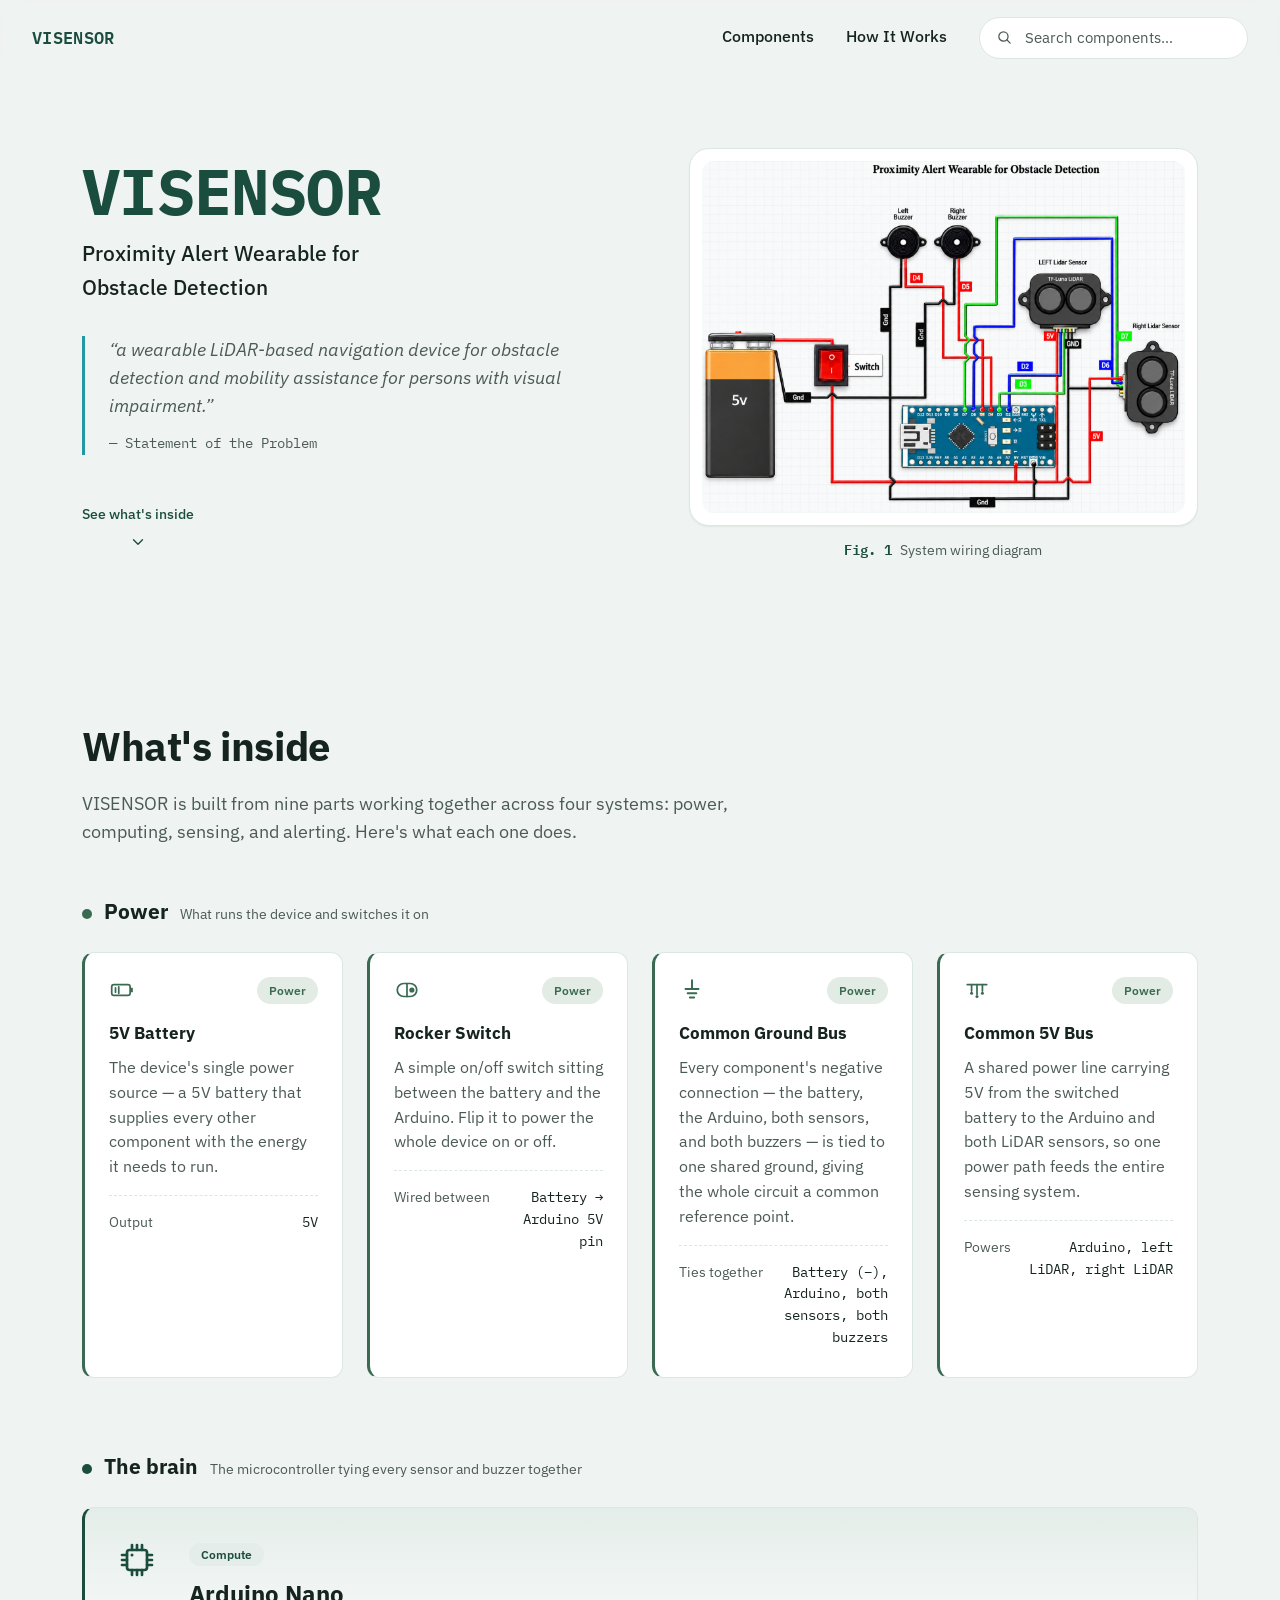
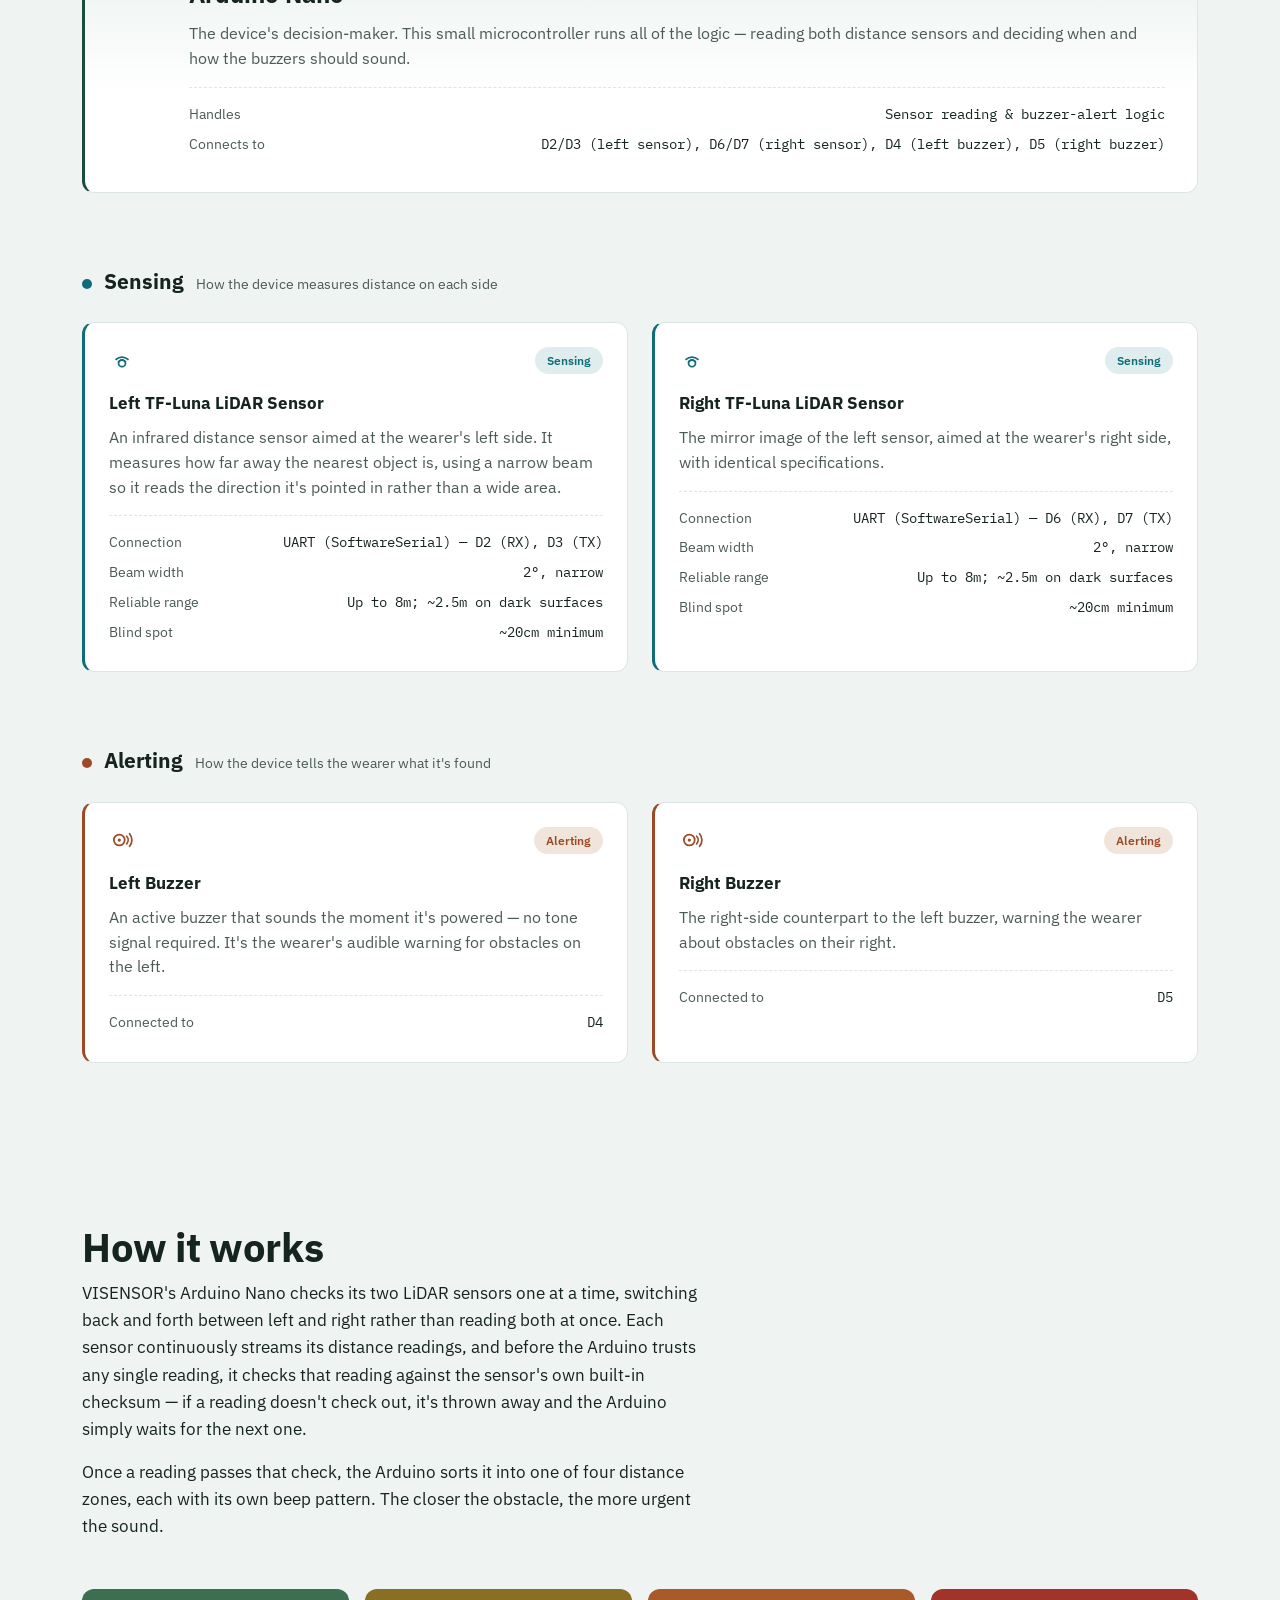
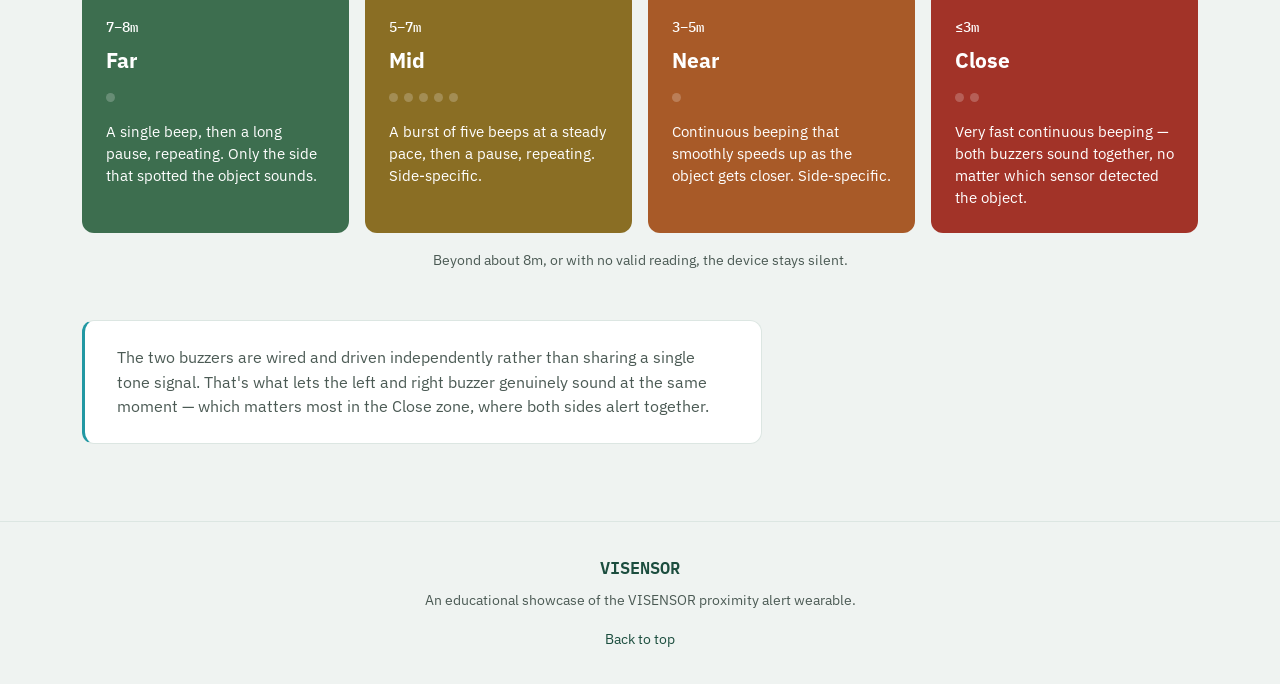
==== index.html @ 7f21e565 "Add files via upload" ====
<!DOCTYPE html>
<html lang="en">
<head>
<meta charset="UTF-8">
<meta name="viewport" content="width=device-width, initial-scale=1, viewport-fit=cover">
<title>VISENSOR — Proximity Alert Wearable for Obstacle Detection</title>
<meta name="description" content="VISENSOR is a wearable LiDAR-based navigation device for obstacle detection and mobility assistance for persons with visual impairment. An educational overview of how it's built and how it works.">
<meta name="theme-color" content="#1B4D3E">

<link rel="preconnect" href="https://fonts.googleapis.com">
<link rel="preconnect" href="https://fonts.gstatic.com" crossorigin>
<link rel="stylesheet" href="https://fonts.googleapis.com/css2?family=IBM+Plex+Mono:wght@400;500;600;700&family=IBM+Plex+Sans:wght@400;500;600;700&display=swap">
<link rel="stylesheet" href="style.css">
</head>
<body id="top">

<a class="skip-link" href="#main-content">Skip to content</a>

<!-- Icon sprite (hidden, referenced via <use>) -->
<svg xmlns="http://www.w3.org/2000/svg" style="display:none" aria-hidden="true">
  <symbol id="icon-battery" viewBox="0 0 24 24" fill="none" stroke="currentColor" stroke-width="1.6" stroke-linecap="round" stroke-linejoin="round">
    <rect x="2.5" y="7" width="17" height="10" rx="2"/>
    <rect x="20" y="10" width="2" height="4" rx="0.5" fill="currentColor" stroke="none"/>
    <line x1="6" y1="10" x2="6" y2="14"/>
    <line x1="9" y1="9" x2="9" y2="15"/>
  </symbol>
  <symbol id="icon-switch" viewBox="0 0 24 24" fill="none" stroke="currentColor" stroke-width="1.6" stroke-linecap="round" stroke-linejoin="round">
    <rect x="3" y="6" width="18" height="12" rx="6"/>
    <line x1="12" y1="6" x2="12" y2="18"/>
    <circle cx="16.5" cy="12" r="2.4" fill="currentColor" stroke="none"/>
  </symbol>
  <symbol id="icon-chip" viewBox="0 0 24 24" fill="none" stroke="currentColor" stroke-width="1.6" stroke-linecap="round" stroke-linejoin="round">
    <rect x="6" y="6" width="12" height="12" rx="1.5"/>
    <circle cx="9" cy="9" r="0.9" fill="currentColor" stroke="none"/>
    <line x1="6" y1="9" x2="3" y2="9"/><line x1="6" y1="12" x2="3" y2="12"/><line x1="6" y1="15" x2="3" y2="15"/>
    <line x1="18" y1="9" x2="21" y2="9"/><line x1="18" y1="12" x2="21" y2="12"/><line x1="18" y1="15" x2="21" y2="15"/>
    <line x1="9" y1="6" x2="9" y2="3"/><line x1="12" y1="6" x2="12" y2="3"/><line x1="15" y1="6" x2="15" y2="3"/>
    <line x1="9" y1="18" x2="9" y2="21"/><line x1="12" y1="18" x2="12" y2="21"/><line x1="15" y1="18" x2="15" y2="21"/>
  </symbol>
  <symbol id="icon-sensor" viewBox="0 0 24 24" fill="none" stroke="currentColor" stroke-width="1.6" stroke-linecap="round" stroke-linejoin="round">
    <circle cx="12" cy="15" r="3.2"/>
    <path d="M6.5 11.5a8 8 0 0 1 11 0"/>
    <path d="M8.8 13.6a4.6 4.6 0 0 1 6.4 0"/>
  </symbol>
  <symbol id="icon-buzzer" viewBox="0 0 24 24" fill="none" stroke="currentColor" stroke-width="1.6" stroke-linecap="round" stroke-linejoin="round">
    <circle cx="9.5" cy="12" r="5"/>
    <circle cx="9.5" cy="12" r="1.5" fill="currentColor" stroke="none"/>
    <path d="M16.3 8.5a5.2 5.2 0 0 1 0 7"/>
    <path d="M19 6.2a9 9 0 0 1 0 11.6"/>
  </symbol>
  <symbol id="icon-ground" viewBox="0 0 24 24" fill="none" stroke="currentColor" stroke-width="1.8" stroke-linecap="round">
    <line x1="12" y1="3" x2="12" y2="11"/>
    <line x1="6" y1="11" x2="18" y2="11"/>
    <line x1="8" y1="15" x2="16" y2="15"/>
    <line x1="10" y1="19" x2="14" y2="19"/>
  </symbol>
  <symbol id="icon-rail" viewBox="0 0 24 24" fill="none" stroke="currentColor" stroke-width="1.6" stroke-linecap="round" stroke-linejoin="round">
    <line x1="3" y1="7" x2="21" y2="7"/>
    <line x1="7" y1="7" x2="7" y2="13"/><line x1="12" y1="7" x2="12" y2="16"/><line x1="17" y1="7" x2="17" y2="13"/>
    <circle cx="7" cy="15" r="1.4" fill="currentColor" stroke="none"/>
    <circle cx="12" cy="18" r="1.4" fill="currentColor" stroke="none"/>
    <circle cx="17" cy="15" r="1.4" fill="currentColor" stroke="none"/>
  </symbol>
  <symbol id="icon-search" viewBox="0 0 24 24" fill="none" stroke="currentColor" stroke-width="1.8" stroke-linecap="round" stroke-linejoin="round">
    <circle cx="10.5" cy="10.5" r="6.5"/>
    <line x1="20" y1="20" x2="15.2" y2="15.2"/>
  </symbol>
  <symbol id="icon-x" viewBox="0 0 24 24" fill="none" stroke="currentColor" stroke-width="1.8" stroke-linecap="round">
    <line x1="5" y1="5" x2="19" y2="19"/><line x1="19" y1="5" x2="5" y2="19"/>
  </symbol>
  <symbol id="icon-menu" viewBox="0 0 24 24" fill="none" stroke="currentColor" stroke-width="1.8" stroke-linecap="round">
    <line x1="4" y1="7" x2="20" y2="7"/><line x1="4" y1="12" x2="20" y2="12"/><line x1="4" y1="17" x2="20" y2="17"/>
  </symbol>
  <symbol id="icon-chevron-down" viewBox="0 0 24 24" fill="none" stroke="currentColor" stroke-width="1.8" stroke-linecap="round" stroke-linejoin="round">
    <polyline points="6 9 12 15 18 9"/>
  </symbol>
</svg>

<header class="nav">
  <a class="nav__brand" href="#top">VISENSOR</a>

  <nav id="nav-links" class="nav__links">
    <a href="#components">Components</a>
    <a href="#how-it-works">How It Works</a>
  </nav>

  <button class="nav__menu-toggle" id="nav-menu-toggle" aria-label="Toggle navigation menu" aria-expanded="false" aria-controls="nav-links">
    <svg class="icon-menu" aria-hidden="true"><use href="#icon-menu"></use></svg>
    <svg class="icon-x" aria-hidden="true"><use href="#icon-x"></use></svg>
  </button>

  <div class="search">
    <svg class="search__icon" aria-hidden="true"><use href="#icon-search"></use></svg>
    <label for="site-search" class="sr-only">Search components</label>
    <input
      type="text"
      id="site-search"
      class="search__input"
      placeholder="Search components…"
      autocomplete="off"
      spellcheck="false">
    <button class="search__clear" id="search-clear" aria-label="Clear search" hidden>
      <svg aria-hidden="true"><use href="#icon-x"></use></svg>
    </button>
    <div class="search__status" id="search-status" role="status" aria-live="polite" hidden></div>
  </div>
</header>

<main id="main-content">

  <!-- ===================== HERO ===================== -->
  <section class="section hero" id="hero">
    <div class="container">
      <div class="hero__content">
        <h1 class="hero__title">VISENSOR</h1>
        <p class="hero__subtitle">Proximity Alert Wearable for Obstacle Detection</p>
        <blockquote class="hero__quote">
          <p>“a wearable LiDAR-based navigation device for obstacle detection and mobility assistance for persons with visual impairment.”</p>
          <cite>— Statement of the Problem</cite>
        </blockquote>
        <a class="hero__scrollcue" href="#components">
          See what's inside
          <svg aria-hidden="true"><use href="#icon-chevron-down"></use></svg>
        </a>
      </div>

      <figure class="hero__figure">
        <button class="hero__image-btn" id="schematic-trigger" aria-label="Enlarge wiring diagram">
          <img src="schematic.png" alt="">
          <span class="hero__zoom-hint">Click to enlarge</span>
        </button>
        <figcaption><span class="fig-label">Fig. 1</span>System wiring diagram</figcaption>
      </figure>
    </div>
  </section>

  <!-- ===================== COMPONENTS ===================== -->
  <section class="section components" id="components">
    <div class="container">
      <h2 class="section-title">What's inside</h2>
      <p class="section-lead">VISENSOR is built from nine parts working together across four systems: power, computing, sensing, and alerting. Here's what each one does.</p>

      <!-- Power -->
      <div class="group">
        <div class="group__header reveal">
          <span class="group__dot" style="background: var(--power)"></span>
          <h3 class="group__title">Power</h3>
          <span class="group__note">What runs the device and switches it on</span>
        </div>
        <div class="grid">
          <article class="card card--power reveal" style="--i:0" id="card-battery" data-search="5v battery battery power source main power supply energy cell">
            <div class="card__top">
              <svg class="card__icon" aria-hidden="true"><use href="#icon-battery"></use></svg>
              <span class="card__tag">Power</span>
            </div>
            <h4 class="card__title">5V Battery</h4>
            <p class="card__desc">The device's single power source — a 5V battery that supplies every other component with the energy it needs to run.</p>
            <dl class="specs">
              <div class="specs__row"><dt>Output</dt><dd>5V</dd></div>
            </dl>
          </article>

          <article class="card card--power reveal" style="--i:1" id="card-switch" data-search="rocker switch power switch on off turns device on power switch">
            <div class="card__top">
              <svg class="card__icon" aria-hidden="true"><use href="#icon-switch"></use></svg>
              <span class="card__tag">Power</span>
            </div>
            <h4 class="card__title">Rocker Switch</h4>
            <p class="card__desc">A simple on/off switch sitting between the battery and the Arduino. Flip it to power the whole device on or off.</p>
            <dl class="specs">
              <div class="specs__row"><dt>Wired between</dt><dd>Battery → Arduino 5V pin</dd></div>
            </dl>
          </article>

          <article class="card card--power reveal" style="--i:2" id="card-ground" data-search="common ground bus ground gnd negative shared reference">
            <div class="card__top">
              <svg class="card__icon" aria-hidden="true"><use href="#icon-ground"></use></svg>
              <span class="card__tag">Power</span>
            </div>
            <h4 class="card__title">Common Ground Bus</h4>
            <p class="card__desc">Every component's negative connection — the battery, the Arduino, both sensors, and both buzzers — is tied to one shared ground, giving the whole circuit a common reference point.</p>
            <dl class="specs">
              <div class="specs__row"><dt>Ties together</dt><dd>Battery (–), Arduino, both sensors, both buzzers</dd></div>
            </dl>
          </article>

          <article class="card card--power reveal" style="--i:3" id="card-5vbus" data-search="common 5v bus power rail shared line">
            <div class="card__top">
              <svg class="card__icon" aria-hidden="true"><use href="#icon-rail"></use></svg>
              <span class="card__tag">Power</span>
            </div>
            <h4 class="card__title">Common 5V Bus</h4>
            <p class="card__desc">A shared power line carrying 5V from the switched battery to the Arduino and both LiDAR sensors, so one power path feeds the entire sensing system.</p>
            <dl class="specs">
              <div class="specs__row"><dt>Powers</dt><dd>Arduino, left LiDAR, right LiDAR</dd></div>
            </dl>
          </article>
        </div>
      </div>

      <!-- The brain -->
      <div class="group">
        <div class="group__header reveal">
          <span class="group__dot" style="background: var(--compute)"></span>
          <h3 class="group__title">The brain</h3>
          <span class="group__note">The microcontroller tying every sensor and buzzer together</span>
        </div>
        <article class="card card--featured card--compute reveal" id="card-arduino" data-search="arduino nano microcontroller brain logic processor computer core">
          <svg class="card__icon" aria-hidden="true"><use href="#icon-chip"></use></svg>
          <div>
            <span class="card__tag">Compute</span>
            <h4 class="card__title">Arduino Nano</h4>
            <p class="card__desc">The device's decision-maker. This small microcontroller runs all of the logic — reading both distance sensors and deciding when and how the buzzers should sound.</p>
            <dl class="specs">
              <div class="specs__row"><dt>Handles</dt><dd>Sensor reading &amp; buzzer-alert logic</dd></div>
              <div class="specs__row"><dt>Connects to</dt><dd>D2/D3 (left sensor), D6/D7 (right sensor), D4 (left buzzer), D5 (right buzzer)</dd></div>
            </dl>
          </div>
        </article>
      </div>

      <!-- Sensing -->
      <div class="group">
        <div class="group__header reveal">
          <span class="group__dot" style="background: var(--sensing)"></span>
          <h3 class="group__title">Sensing</h3>
          <span class="group__note">How the device measures distance on each side</span>
        </div>
        <div class="grid grid--pair">
          <article class="card card--sensing reveal" style="--i:0" id="card-lidar-left" data-search="left tf-luna lidar sensor distance infrared left side d2 d3">
            <div class="card__top">
              <svg class="card__icon" aria-hidden="true"><use href="#icon-sensor"></use></svg>
              <span class="card__tag">Sensing</span>
            </div>
            <h4 class="card__title">Left TF-Luna LiDAR Sensor</h4>
            <p class="card__desc">An infrared distance sensor aimed at the wearer's left side. It measures how far away the nearest object is, using a narrow beam so it reads the direction it's pointed in rather than a wide area.</p>
            <dl class="specs">
              <div class="specs__row"><dt>Connection</dt><dd>UART (SoftwareSerial) — D2 (RX), D3 (TX)</dd></div>
              <div class="specs__row"><dt>Beam width</dt><dd>2°, narrow</dd></div>
              <div class="specs__row"><dt>Reliable range</dt><dd>Up to 8m; ~2.5m on dark surfaces</dd></div>
              <div class="specs__row"><dt>Blind spot</dt><dd>~20cm minimum</dd></div>
            </dl>
          </article>

          <article class="card card--sensing reveal" style="--i:1" id="card-lidar-right" data-search="right tf-luna lidar sensor distance infrared right side d6 d7">
            <div class="card__top">
              <svg class="card__icon" aria-hidden="true"><use href="#icon-sensor"></use></svg>
              <span class="card__tag">Sensing</span>
            </div>
            <h4 class="card__title">Right TF-Luna LiDAR Sensor</h4>
            <p class="card__desc">The mirror image of the left sensor, aimed at the wearer's right side, with identical specifications.</p>
            <dl class="specs">
              <div class="specs__row"><dt>Connection</dt><dd>UART (SoftwareSerial) — D6 (RX), D7 (TX)</dd></div>
              <div class="specs__row"><dt>Beam width</dt><dd>2°, narrow</dd></div>
              <div class="specs__row"><dt>Reliable range</dt><dd>Up to 8m; ~2.5m on dark surfaces</dd></div>
              <div class="specs__row"><dt>Blind spot</dt><dd>~20cm minimum</dd></div>
            </dl>
          </article>
        </div>
      </div>

      <!-- Alerting -->
      <div class="group">
        <div class="group__header reveal">
          <span class="group__dot" style="background: var(--alerting)"></span>
          <h3 class="group__title">Alerting</h3>
          <span class="group__note">How the device tells the wearer what it's found</span>
        </div>
        <div class="grid grid--pair">
          <article class="card card--alerting reveal" style="--i:0" id="card-buzzer-left" data-search="left buzzer active buzzer alert sound left side d4">
            <div class="card__top">
              <svg class="card__icon" aria-hidden="true"><use href="#icon-buzzer"></use></svg>
              <span class="card__tag">Alerting</span>
            </div>
            <h4 class="card__title">Left Buzzer</h4>
            <p class="card__desc">An active buzzer that sounds the moment it's powered — no tone signal required. It's the wearer's audible warning for obstacles on the left.</p>
            <dl class="specs">
              <div class="specs__row"><dt>Connected to</dt><dd>D4</dd></div>
            </dl>
          </article>

          <article class="card card--alerting reveal" style="--i:1" id="card-buzzer-right" data-search="right buzzer active buzzer alert sound right side d5">
            <div class="card__top">
              <svg class="card__icon" aria-hidden="true"><use href="#icon-buzzer"></use></svg>
              <span class="card__tag">Alerting</span>
            </div>
            <h4 class="card__title">Right Buzzer</h4>
            <p class="card__desc">The right-side counterpart to the left buzzer, warning the wearer about obstacles on their right.</p>
            <dl class="specs">
              <div class="specs__row"><dt>Connected to</dt><dd>D5</dd></div>
            </dl>
          </article>
        </div>
      </div>

    </div>
  </section>

  <!-- ===================== HOW IT WORKS ===================== -->
  <section class="section how" id="how-it-works">
    <div class="container">
      <h2 class="section-title">How it works</h2>

      <div class="how__intro">
        <p>VISENSOR's Arduino Nano checks its two LiDAR sensors one at a time, switching back and forth between left and right rather than reading both at once. Each sensor continuously streams its distance readings, and before the Arduino trusts any single reading, it checks that reading against the sensor's own built-in checksum — if a reading doesn't check out, it's thrown away and the Arduino simply waits for the next one.</p>
        <p>Once a reading passes that check, the Arduino sorts it into one of four distance zones, each with its own beep pattern. The closer the obstacle, the more urgent the sound.</p>
      </div>

      <div class="zones" role="group" aria-label="Four distance-based alert zones, from far to close">
        <div class="zone zone--far reveal" style="--i:0" id="zone-far" data-search="far zone far range 7m 8m single sparse beep pulse long pause side specific">
          <span class="zone__range">7–8m</span>
          <span class="zone__label">Far</span>
          <div class="zone__pulse" aria-hidden="true"><span class="dot"></span></div>
          <p class="zone__pattern">A single beep, then a long pause, repeating. Only the side that spotted the object sounds.</p>
        </div>

        <div class="zone zone--mid reveal" style="--i:1" id="zone-mid" data-search="mid zone mid range 5m 7m burst five beeps moderate pace pause side specific">
          <span class="zone__range">5–7m</span>
          <span class="zone__label">Mid</span>
          <div class="zone__pulse" aria-hidden="true">
            <span class="dot"></span><span class="dot"></span><span class="dot"></span><span class="dot"></span><span class="dot"></span>
          </div>
          <p class="zone__pattern">A burst of five beeps at a steady pace, then a pause, repeating. Side-specific.</p>
        </div>

        <div class="zone zone--near reveal" style="--i:2" id="zone-near" data-search="near zone near range 3m 5m continuous beeping smoothly speeds up side specific">
          <span class="zone__range">3–5m</span>
          <span class="zone__label">Near</span>
          <div class="zone__pulse" aria-hidden="true"><span class="dot"></span></div>
          <p class="zone__pattern">Continuous beeping that smoothly speeds up as the object gets closer. Side-specific.</p>
        </div>

        <div class="zone zone--close reveal" style="--i:3" id="zone-close" data-search="close zone close range 3m very fast continuous beeping both buzzers together left and right">
          <span class="zone__range">≤3m</span>
          <span class="zone__label">Close</span>
          <div class="zone__pulse" aria-hidden="true"><span class="dot"></span><span class="dot"></span></div>
          <p class="zone__pattern">Very fast continuous beeping — both buzzers sound together, no matter which sensor detected the object.</p>
        </div>
      </div>
      <p class="zones__footnote">Beyond about 8m, or with no valid reading, the device stays silent.</p>

      <div class="callout reveal">
        <p>The two buzzers are wired and driven independently rather than sharing a single tone signal. That's what lets the left and right buzzer genuinely sound at the same moment — which matters most in the Close zone, where both sides alert together.</p>
      </div>
    </div>
  </section>

</main>

<footer class="site-footer">
  <div class="container">
    <p class="site-footer__brand">VISENSOR</p>
    <p class="site-footer__tagline">An educational showcase of the VISENSOR proximity alert wearable.</p>
    <a class="backtotop" href="#top">Back to top</a>
  </div>
</footer>

<!-- Lightbox -->
<div class="lightbox" id="lightbox" role="dialog" aria-modal="true" aria-label="Enlarged wiring diagram" hidden>
  <button class="lightbox__close" id="lightbox-close" aria-label="Close enlarged image">
    <svg aria-hidden="true"><use href="#icon-x"></use></svg>
  </button>
  <img src="schematic.png" class="lightbox__img" alt="Wiring diagram of the VISENSOR device: a 5V battery and rocker switch power an Arduino Nano, which connects to a left TF-Luna LiDAR sensor (pins D2/D3), a right TF-Luna LiDAR sensor (pins D6/D7), a left buzzer (pin D4), and a right buzzer (pin D5), all sharing a common ground.">
</div>

<script src="script.js"></script>
</body>
</html>
---- style.css ----
/* =========================================================================
   VISENSOR — Educational Showcase
   Token system: color, type, space, radius, shadow, motion
   ========================================================================= */

:root {
  /* Color: grounded in electronics vernacular — PCB green, copper, sensor
     teal, warning red — instead of a generic startup palette. */
  --paper: #EFF3F1;
  --paper-raised: #FFFFFF;
  --ink: #16241F;
  --ink-muted: #4B5A54;
  --circuit: #1B4D3E;
  --signal: #2298A3;
  --signal-soft: #DEEEF0;
  --mist: #DCE6E2;

  --power: #3A6B52;
  --power-soft: #E2EBE4;
  --compute: #1B4D3E;
  --compute-soft: #E4EDE9;
  --sensing: #0F6C78;
  --sensing-soft: #DFEDEE;
  --alerting: #9C4A26;
  --alerting-soft: #F1E4DB;

  --zone-far: #3D6E4F;
  --zone-mid: #8A6E24;
  --zone-near: #A85A28;
  --zone-close: #A23328;

  /* Type: IBM Plex Sans carries prose and UI; IBM Plex Mono is reserved for
     pin names, baud rates and distances — a silkscreen/datasheet register,
     plus the wordmark, echoing the project's own hardware labelling. */
  --font-body: 'IBM Plex Sans', -apple-system, BlinkMacSystemFont, 'Segoe UI', Roboto, sans-serif;
  --font-mono: 'IBM Plex Mono', ui-monospace, SFMono-Regular, Menlo, Consolas, monospace;

  --fs-hero: clamp(2.35rem, 4.6vw + 1rem, 4rem);
  --fs-h2: clamp(1.7rem, 1.6vw + 1.2rem, 2.5rem);
  --fs-h3: 1.3rem;
  --fs-h4: 1.05rem;
  --fs-small: 0.875rem;

  /* Space */
  --space-1: .25rem;
  --space-2: .5rem;
  --space-3: .75rem;
  --space-4: 1rem;
  --space-5: 1.5rem;
  --space-6: 2rem;
  --space-7: 3rem;
  --space-8: 4.5rem;
  --space-9: clamp(3.5rem, 6vw, 7rem);

  /* Radius: different jobs get different radii, not one value everywhere */
  --radius-sm: 6px;
  --radius-md: 12px;
  --radius-lg: 20px;

  /* Shadow: reserved for hover/active states, not resting elements */
  --shadow-sm: 0 1px 2px rgba(15, 30, 25, 0.06);
  --shadow-lift: 0 18px 34px -18px rgba(15, 45, 35, 0.35);

  /* Motion */
  --ease: cubic-bezier(.4,0,.2,1);
  --dur-fast: 160ms;
  --dur-med: 380ms;
  --dur-slow: 600ms;

  --nav-h: 72px;
}

/* ---------------------------------- Reset ------------------------------- */
*, *::before, *::after { box-sizing: border-box; }
html {
  scroll-behavior: smooth;
  scroll-padding-top: calc(var(--nav-h) + 16px);
}
body {
  margin: 0;
  background: var(--paper);
  color: var(--ink);
  font-family: var(--font-body);
  font-size: 1.0625rem;
  line-height: 1.6;
  -webkit-font-smoothing: antialiased;
}
img { max-width: 100%; display: block; }
h1, h2, h3, h4, p, dl, dd, figure, blockquote { margin: 0; }
ul { margin: 0; padding: 0; list-style: none; }
button { font: inherit; color: inherit; background: none; border: 0; cursor: pointer; }
input { font: inherit; color: inherit; }
a { color: var(--circuit); }
body.no-scroll { overflow: hidden; }

/* --------------------------------- Utilities ----------------------------- */
.sr-only {
  position: absolute; width: 1px; height: 1px; padding: 0; margin: -1px;
  overflow: hidden; clip: rect(0,0,0,0); white-space: nowrap; border: 0;
}
:focus-visible { outline: 2.5px solid var(--signal); outline-offset: 3px; border-radius: 4px; }

.container { max-width: 1180px; margin-inline: auto; padding-inline: var(--space-6); }
@media (max-width: 639px) { .container { padding-inline: var(--space-5); } }

.section { padding-block: var(--space-9); }
.section-title { font-size: var(--fs-h2); font-weight: 700; letter-spacing: -0.01em; max-width: 20ch; }
.section-lead { max-width: 62ch; color: var(--ink-muted); font-size: 1.1rem; margin-top: var(--space-3); }

.skip-link {
  position: absolute; left: var(--space-4); top: -60px;
  background: var(--circuit); color: #fff;
  padding: var(--space-3) var(--space-5);
  border-radius: var(--radius-sm);
  z-index: 300;
  transition: top var(--dur-fast) var(--ease);
}
.skip-link:focus { top: var(--space-4); }

/* One shared entrance system for cards, zones and callouts. Placed early so
   later :hover rules of equal specificity win the cascade once visible. */
.reveal {
  opacity: 0;
  transform: translateY(22px);
  transition: opacity var(--dur-slow) var(--ease), transform var(--dur-slow) var(--ease);
  transition-delay: calc(var(--i, 0) * 70ms);
}
.reveal.is-visible { opacity: 1; transform: translateY(0); }

@keyframes fade-in-up {
  from { opacity: 0; transform: translateY(18px); }
  to { opacity: 1; transform: translateY(0); }
}

/* ----------------------------------- Nav --------------------------------- */
.nav {
  position: sticky; top: 0; z-index: 100;
  display: flex; flex-wrap: wrap; align-items: center;
  gap: var(--space-4) var(--space-6);
  padding: var(--space-4) var(--space-6);
  padding-top: calc(var(--space-4) + env(safe-area-inset-top, 0px));
  background: rgba(239, 243, 241, 0.86);
  backdrop-filter: blur(10px);
  -webkit-backdrop-filter: blur(10px);
  border-bottom: 1px solid transparent;
  transition: border-color var(--dur-med) var(--ease), box-shadow var(--dur-med) var(--ease);
}
.nav.is-scrolled { border-bottom-color: var(--mist); box-shadow: 0 8px 24px -18px rgba(15,30,25,0.3); }

.nav__brand {
  font-family: var(--font-mono); font-weight: 600; font-size: 1.05rem; letter-spacing: 0.02em;
  color: var(--circuit); margin-right: auto; text-decoration: none;
}
.nav__links { display: flex; gap: var(--space-6); }
.nav__links a {
  text-decoration: none; color: var(--ink); font-weight: 500; font-size: 0.98rem;
  padding-block: var(--space-2); border-bottom: 2px solid transparent;
  transition: border-color var(--dur-fast) var(--ease), color var(--dur-fast) var(--ease);
}
.nav__links a:hover { color: var(--circuit); border-bottom-color: var(--signal); }

.nav__menu-toggle {
  display: none; width: 40px; height: 40px; align-items: center; justify-content: center;
  border-radius: var(--radius-sm); flex-shrink: 0;
}
.nav__menu-toggle:hover { background: var(--mist); }
.nav__menu-toggle svg { width: 20px; height: 20px; }
.nav__menu-toggle .icon-x { display: none; }
.nav__menu-toggle.is-open .icon-menu { display: none; }
.nav__menu-toggle.is-open .icon-x { display: block; }

.search {
  position: relative; display: flex; align-items: center;
  background: var(--paper-raised); border: 1.5px solid var(--mist);
  border-radius: 999px; padding-inline: var(--space-4); height: 42px; min-width: 220px;
  transition: border-color var(--dur-fast) var(--ease), box-shadow var(--dur-fast) var(--ease);
}
.search:focus-within { border-color: var(--signal); box-shadow: 0 0 0 3px var(--signal-soft); }
.search__icon { width: 17px; height: 17px; color: var(--ink-muted); flex-shrink: 0; }
.search__input { border: 0; background: none; outline: none; padding-inline: var(--space-3); width: 100%; font-size: 0.95rem; color: var(--ink); }
.search__input::placeholder { color: var(--ink-muted); }
.search__clear { width: 22px; height: 22px; border-radius: 50%; display: flex; align-items: center; justify-content: center; color: var(--ink-muted); flex-shrink: 0; }
.search__clear svg { width: 13px; height: 13px; }
.search__clear:hover { background: var(--mist); color: var(--ink); }
.search__clear[hidden] { display: none; }
.search__status {
  position: absolute; top: calc(100% + 8px); left: 0; right: 0;
  background: var(--ink); color: var(--paper); font-size: 0.85rem;
  padding: var(--space-3) var(--space-4); border-radius: var(--radius-sm);
  box-shadow: var(--shadow-lift); z-index: 5;
}
.search__status[hidden] { display: none; }

@media (max-width: 639px) {
  .nav { padding-inline: var(--space-5); }
  .nav__links {
    display: none; flex-direction: column; gap: var(--space-2);
    width: 100%; order: 3; padding-top: var(--space-3);
    border-top: 1px solid var(--mist); margin-top: var(--space-1);
  }
  .nav__links.is-open { display: flex; }
  .nav__menu-toggle { display: inline-flex; }
  .search { order: 2; flex-basis: 100%; min-width: 0; }
}

/* ---------------------------------- Hero --------------------------------- */
.hero { padding-block: var(--space-8) var(--space-9); }
.hero .container { display: grid; grid-template-columns: 1.05fr 1fr; gap: var(--space-8); align-items: center; }

.hero__title {
  font-family: var(--font-mono); font-size: var(--fs-hero); font-weight: 700;
  letter-spacing: -0.01em; color: var(--circuit); line-height: 1.05;
  animation: fade-in-up var(--dur-slow) var(--ease) both;
}
.hero__subtitle {
  font-size: 1.3rem; font-weight: 500; color: var(--ink); margin-top: var(--space-3); max-width: 24ch;
  animation: fade-in-up var(--dur-slow) var(--ease) both; animation-delay: 90ms;
}
.hero__quote {
  margin-top: var(--space-6); padding-left: var(--space-5); border-left: 3px solid var(--signal);
  max-width: 48ch;
  animation: fade-in-up var(--dur-slow) var(--ease) both; animation-delay: 180ms;
}
.hero__quote p { font-size: 1.1rem; color: var(--ink-muted); font-style: italic; }
.hero__quote cite { display: block; margin-top: var(--space-3); font-style: normal; font-family: var(--font-mono); font-size: var(--fs-small); color: var(--ink-muted); }

.hero__scrollcue {
  margin-top: var(--space-7); display: inline-flex; flex-direction: column; align-items: center; gap: var(--space-2);
  color: var(--circuit); font-size: var(--fs-small); font-weight: 500; text-decoration: none;
  animation: fade-in-up var(--dur-slow) var(--ease) both; animation-delay: 320ms;
}
.hero__scrollcue svg { width: 18px; height: 18px; animation: bob 1.8s ease-in-out infinite; }
@keyframes bob { 0%, 100% { transform: translateY(0); } 50% { transform: translateY(5px); } }

.hero__figure {
  position: relative;
  animation: fade-in-up var(--dur-slow) var(--ease) both; animation-delay: 140ms;
}
.hero__image-btn {
  display: block; width: 100%; padding: var(--space-3);
  background: var(--paper-raised); border: 1px solid var(--mist); border-radius: var(--radius-lg);
  box-shadow: var(--shadow-sm); position: relative;
  transition: box-shadow var(--dur-med) var(--ease), transform var(--dur-med) var(--ease);
}
.hero__image-btn:hover, .hero__image-btn:focus-visible { box-shadow: var(--shadow-lift); transform: translateY(-3px); }
.hero__image-btn img { border-radius: var(--radius-md); width: 100%; }
.hero__zoom-hint {
  position: absolute; bottom: var(--space-4); right: var(--space-4);
  background: rgba(22,36,31,0.82); color: #fff; font-size: 0.78rem;
  padding: var(--space-1) var(--space-3); border-radius: 999px; opacity: 0;
  transition: opacity var(--dur-fast) var(--ease);
}
.hero__image-btn:hover .hero__zoom-hint, .hero__image-btn:focus-visible .hero__zoom-hint { opacity: 1; }
.hero__figure figcaption { margin-top: var(--space-3); font-size: var(--fs-small); color: var(--ink-muted); text-align: center; }
.fig-label { font-family: var(--font-mono); color: var(--circuit); font-weight: 600; margin-right: var(--space-2); }

@media (max-width: 959px) {
  .hero .container { grid-template-columns: 1fr; }
  .hero__figure { order: -1; }
}

/* ------------------------------- Components ------------------------------ */
.group { margin-top: var(--space-8); }
.group:first-of-type { margin-top: var(--space-7); }
.group__header { display: flex; align-items: baseline; gap: var(--space-3); margin-bottom: var(--space-5); flex-wrap: wrap; }
.group__dot { width: 10px; height: 10px; border-radius: 50%; flex-shrink: 0; }
.group__title { font-size: var(--fs-h3); font-weight: 700; }
.group__note { color: var(--ink-muted); font-size: var(--fs-small); }

.grid { display: grid; gap: var(--space-5); grid-template-columns: repeat(4, 1fr); }
.grid--pair { grid-template-columns: repeat(2, 1fr); }
@media (max-width: 959px) { .grid { grid-template-columns: repeat(2, 1fr); } }
@media (max-width: 639px) { .grid, .grid--pair { grid-template-columns: 1fr; } }

.card {
  background: var(--paper-raised);
  border: 1px solid var(--mist);
  border-left: 3px solid var(--card-accent, var(--mist));
  border-radius: var(--radius-md);
  padding: var(--space-5);
  transition: box-shadow var(--dur-med) var(--ease), transform var(--dur-med) var(--ease), border-color var(--dur-med) var(--ease), opacity var(--dur-med) var(--ease), filter var(--dur-med) var(--ease);
}
.card:hover { box-shadow: var(--shadow-lift); transform: translateY(-5px); }
.card__top { display: flex; align-items: center; justify-content: space-between; margin-bottom: var(--space-4); }
.card__icon { width: 26px; height: 26px; color: var(--card-accent, var(--ink)); }
.card__tag { font-size: 0.75rem; font-weight: 600; padding: var(--space-1) var(--space-3); border-radius: 999px; background: var(--card-accent-soft, var(--mist)); color: var(--card-accent, var(--ink)); }
.card__title { font-size: var(--fs-h4); font-weight: 700; margin-bottom: var(--space-2); }
.card__desc { color: var(--ink-muted); font-size: 0.97rem; }

.specs { margin-top: var(--space-4); border-top: 1px dashed var(--mist); padding-top: var(--space-3); }
.specs__row { display: flex; justify-content: space-between; gap: var(--space-4); padding-block: var(--space-1); font-size: 0.85rem; }
.specs__row dt { color: var(--ink-muted); flex-shrink: 0; }
.specs__row dd { font-family: var(--font-mono); color: var(--ink); text-align: right; }

.card--power { --card-accent: var(--power); --card-accent-soft: var(--power-soft); }
.card--compute { --card-accent: var(--compute); --card-accent-soft: var(--compute-soft); }
.card--sensing { --card-accent: var(--sensing); --card-accent-soft: var(--sensing-soft); }
.card--alerting { --card-accent: var(--alerting); --card-accent-soft: var(--alerting-soft); }

.card--featured {
  display: grid; grid-template-columns: auto 1fr; gap: var(--space-6); align-items: start;
  padding: var(--space-6);
  background: linear-gradient(180deg, var(--compute-soft), var(--paper-raised) 65%);
}
.card--featured .card__icon { width: 40px; height: 40px; }
.card--featured .card__title { font-size: 1.5rem; margin-top: var(--space-2); }
@media (max-width: 639px) { .card--featured { grid-template-columns: 1fr; } .card--featured .card__icon { margin-bottom: var(--space-2); } }

/* ------------------------------ How it works ------------------------------ */
.how__intro { max-width: 62ch; margin-bottom: var(--space-7); color: var(--ink); }
.how__intro p + p { margin-top: var(--space-4); }

.zones { display: grid; grid-template-columns: repeat(4, 1fr); gap: var(--space-4); }
.zone { background: var(--zone-color); color: #fff; border-radius: var(--radius-md); padding: var(--space-5); }
.zone--far { --zone-color: var(--zone-far); }
.zone--mid { --zone-color: var(--zone-mid); }
.zone--near { --zone-color: var(--zone-near); }
.zone--close { --zone-color: var(--zone-close); }
.zone__range { font-family: var(--font-mono); font-size: var(--fs-small); font-weight: 500; }
.zone__label { display: block; font-size: 1.3rem; font-weight: 700; margin-top: var(--space-1); }
.zone__pulse { display: flex; gap: 6px; margin-block: var(--space-4); height: 12px; }

.dot {
  width: 9px; height: 9px; border-radius: 50%; background: #fff; opacity: .22;
  animation: beep-flash var(--dur, 1s) ease-out infinite; animation-delay: var(--delay, 0s);
}
@keyframes beep-flash {
  0% { opacity: 1; transform: scale(1); }
  18% { opacity: .22; transform: scale(.82); }
  100% { opacity: .22; transform: scale(.82); }
}
.zone--far .dot { --dur: 3.4s; }
.zone--mid .dot { --dur: 2.6s; }
.zone--mid .dot:nth-child(1) { --delay: 0s; }
.zone--mid .dot:nth-child(2) { --delay: .16s; }
.zone--mid .dot:nth-child(3) { --delay: .32s; }
.zone--mid .dot:nth-child(4) { --delay: .48s; }
.zone--mid .dot:nth-child(5) { --delay: .64s; }
.zone--near .dot { --dur: .85s; }
.zone--close .dot { --dur: .35s; }

.zone__pattern { font-size: 0.92rem; line-height: 1.5; }
.zones__footnote { margin-top: var(--space-4); color: var(--ink-muted); font-size: var(--fs-small); text-align: center; }

.callout {
  margin-top: var(--space-7); background: var(--paper-raised); border: 1px solid var(--mist);
  border-left: 3px solid var(--signal); border-radius: var(--radius-md);
  padding: var(--space-5) var(--space-6); max-width: 68ch;
}
.callout p { color: var(--ink-muted); font-size: 0.97rem; }

@media (max-width: 959px) { .zones { grid-template-columns: repeat(2, 1fr); } }
@media (max-width: 639px) { .zones { grid-template-columns: 1fr; } }

/* --------------------------------- Footer --------------------------------- */
.site-footer { border-top: 1px solid var(--mist); padding-block: var(--space-6); text-align: center; }
.site-footer__brand { font-family: var(--font-mono); font-weight: 600; color: var(--circuit); }
.site-footer__tagline { margin-top: var(--space-2); color: var(--ink-muted); font-size: var(--fs-small); }
.backtotop { display: inline-block; margin-top: var(--space-4); font-size: var(--fs-small); color: var(--circuit); text-decoration: none; border-bottom: 1px solid transparent; }
.backtotop:hover { border-bottom-color: var(--circuit); }

/* -------------------------------- Lightbox -------------------------------- */
.lightbox {
  position: fixed; inset: 0; background: rgba(12, 20, 17, 0.88);
  display: flex; align-items: center; justify-content: center; padding: var(--space-6); z-index: 300;
}
.lightbox[hidden] { display: none; }
.lightbox__img { max-width: min(92vw, 1100px); max-height: 88vh; border-radius: var(--radius-md); box-shadow: 0 30px 70px rgba(0,0,0,0.5); }
.lightbox__close {
  position: absolute; top: calc(var(--space-6) + env(safe-area-inset-top, 0px)); right: var(--space-6);
  width: 44px; height: 44px; border-radius: 50%;
  background: rgba(255,255,255,0.12); color: #fff;
  display: flex; align-items: center; justify-content: center;
}
.lightbox__close svg { width: 20px; height: 20px; }
.lightbox__close:hover { background: rgba(255,255,255,0.24); }

/* ------------------------------ Search states ------------------------------ */
.is-dim { opacity: 0.32; filter: saturate(0.7); }
.is-match { box-shadow: 0 0 0 3px var(--signal-soft), var(--shadow-lift); border-color: var(--signal) !important; }
.zone.is-match { box-shadow: 0 0 0 3px rgba(255,255,255,0.5), var(--shadow-lift); }

/* ------------------------------ Reduced motion ------------------------------ */
@media (prefers-reduced-motion: reduce) {
  *, *::before, *::after {
    animation-duration: 0.001ms !important;
    animation-iteration-count: 1 !important;
    transition-duration: 0.001ms !important;
  }
  html { scroll-behavior: auto; }
}
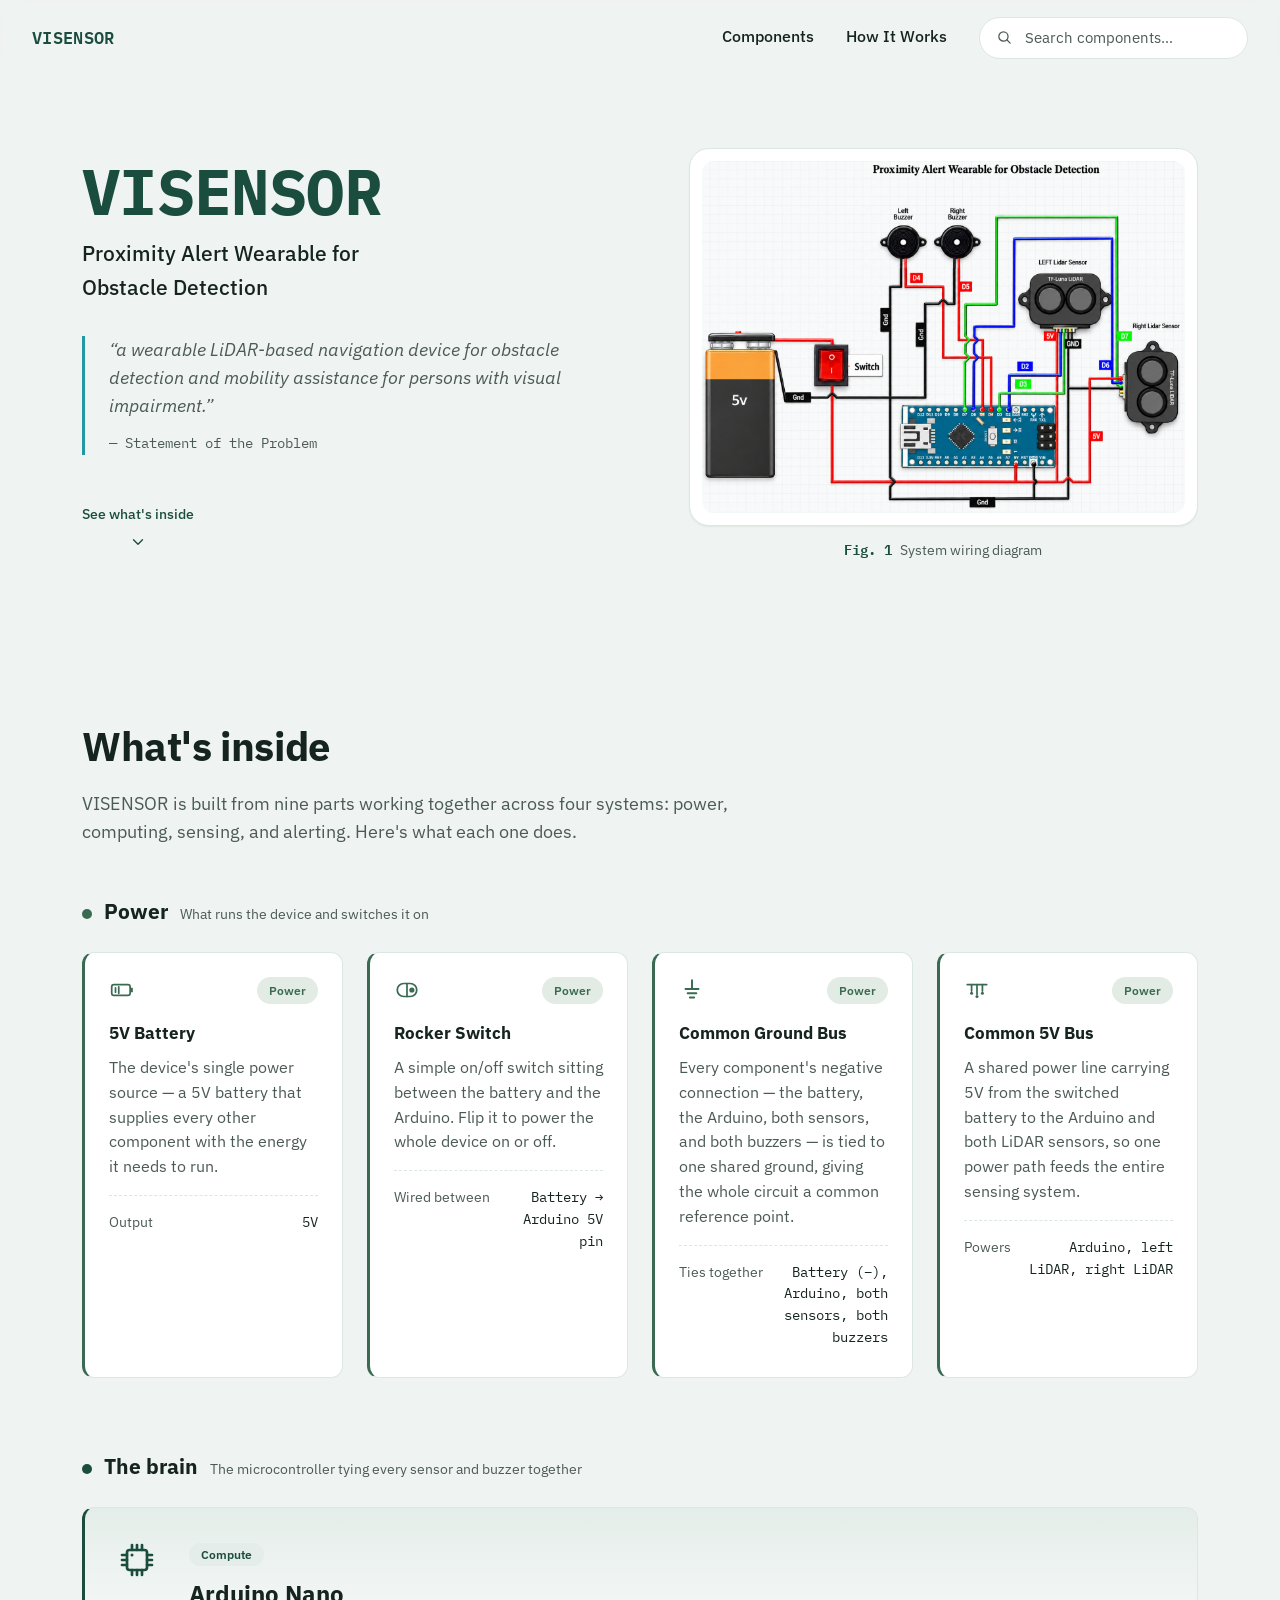
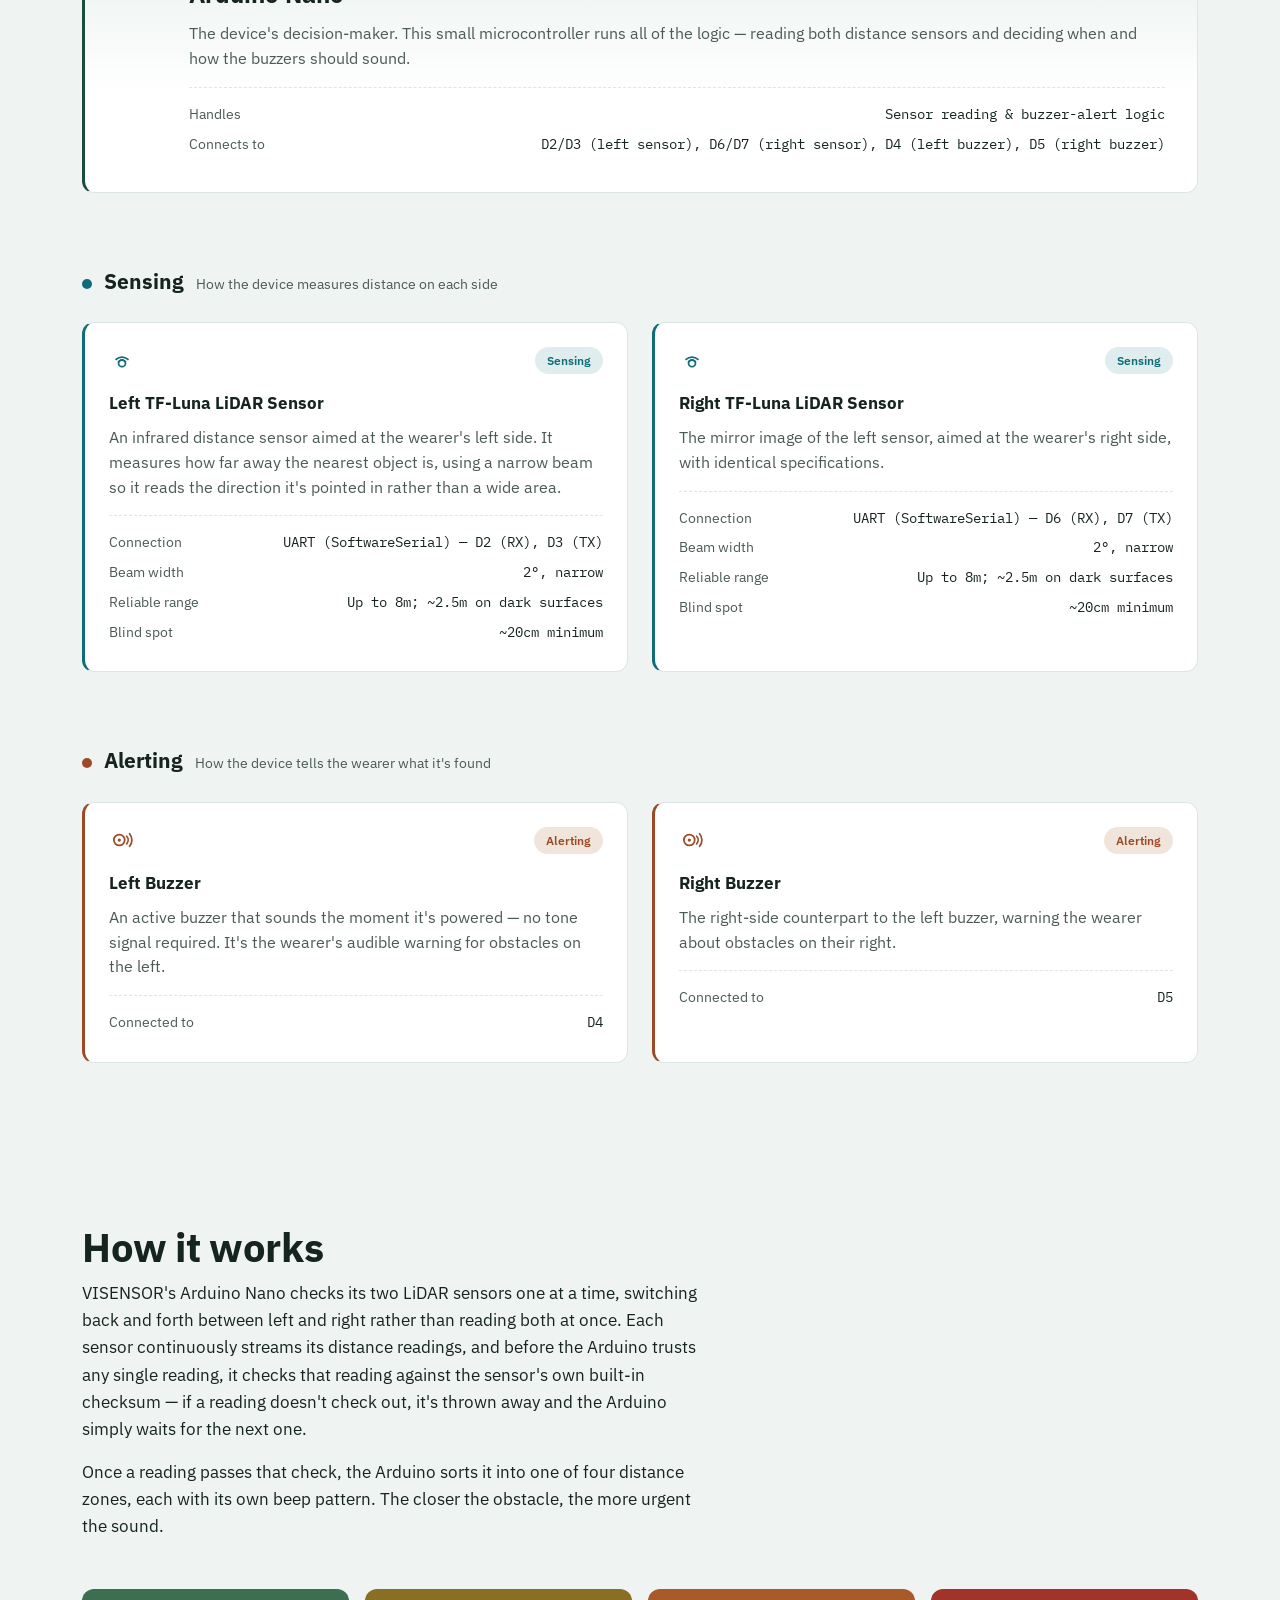
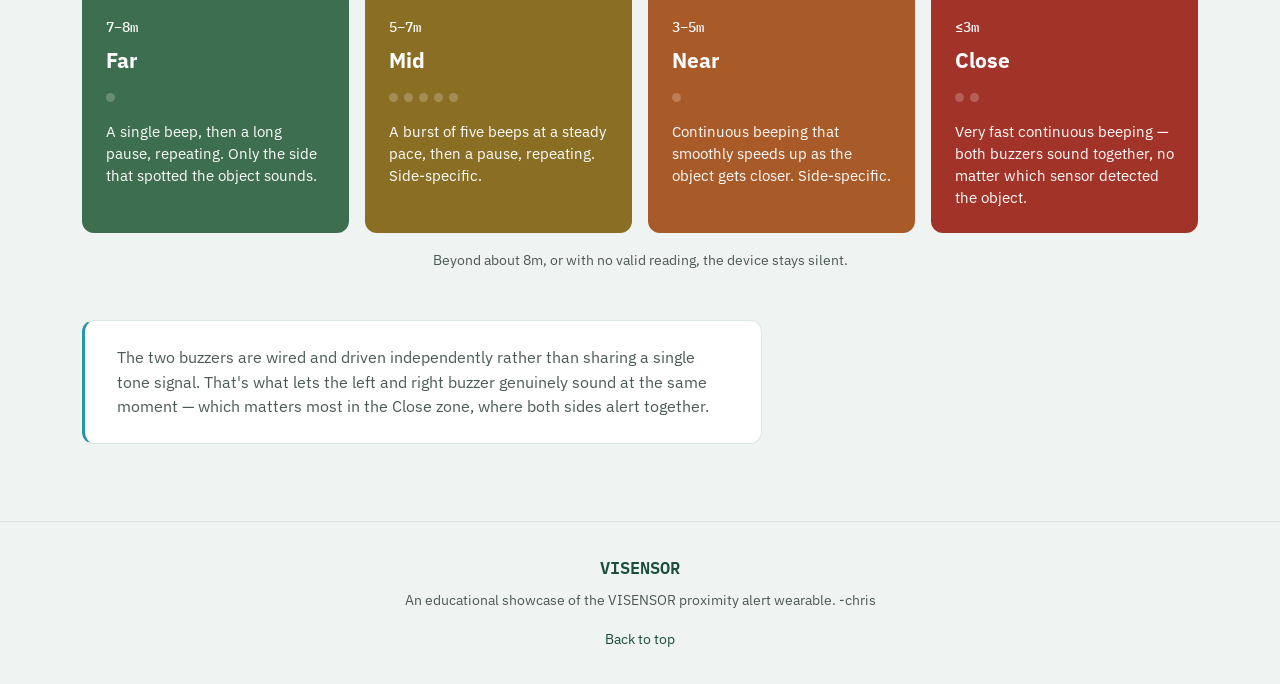
==== commit 56d234b3: "Update footer tagline to include '-chris'" ====
--- a/index.html
+++ b/index.html
@@ -350,7 +350,7 @@
 <footer class="site-footer">
   <div class="container">
     <p class="site-footer__brand">VISENSOR</p>
-    <p class="site-footer__tagline">An educational showcase of the VISENSOR proximity alert wearable.</p>
+    <p class="site-footer__tagline">An educational showcase of the VISENSOR proximity alert wearable. -chris</p>
     <a class="backtotop" href="#top">Back to top</a>
   </div>
 </footer>
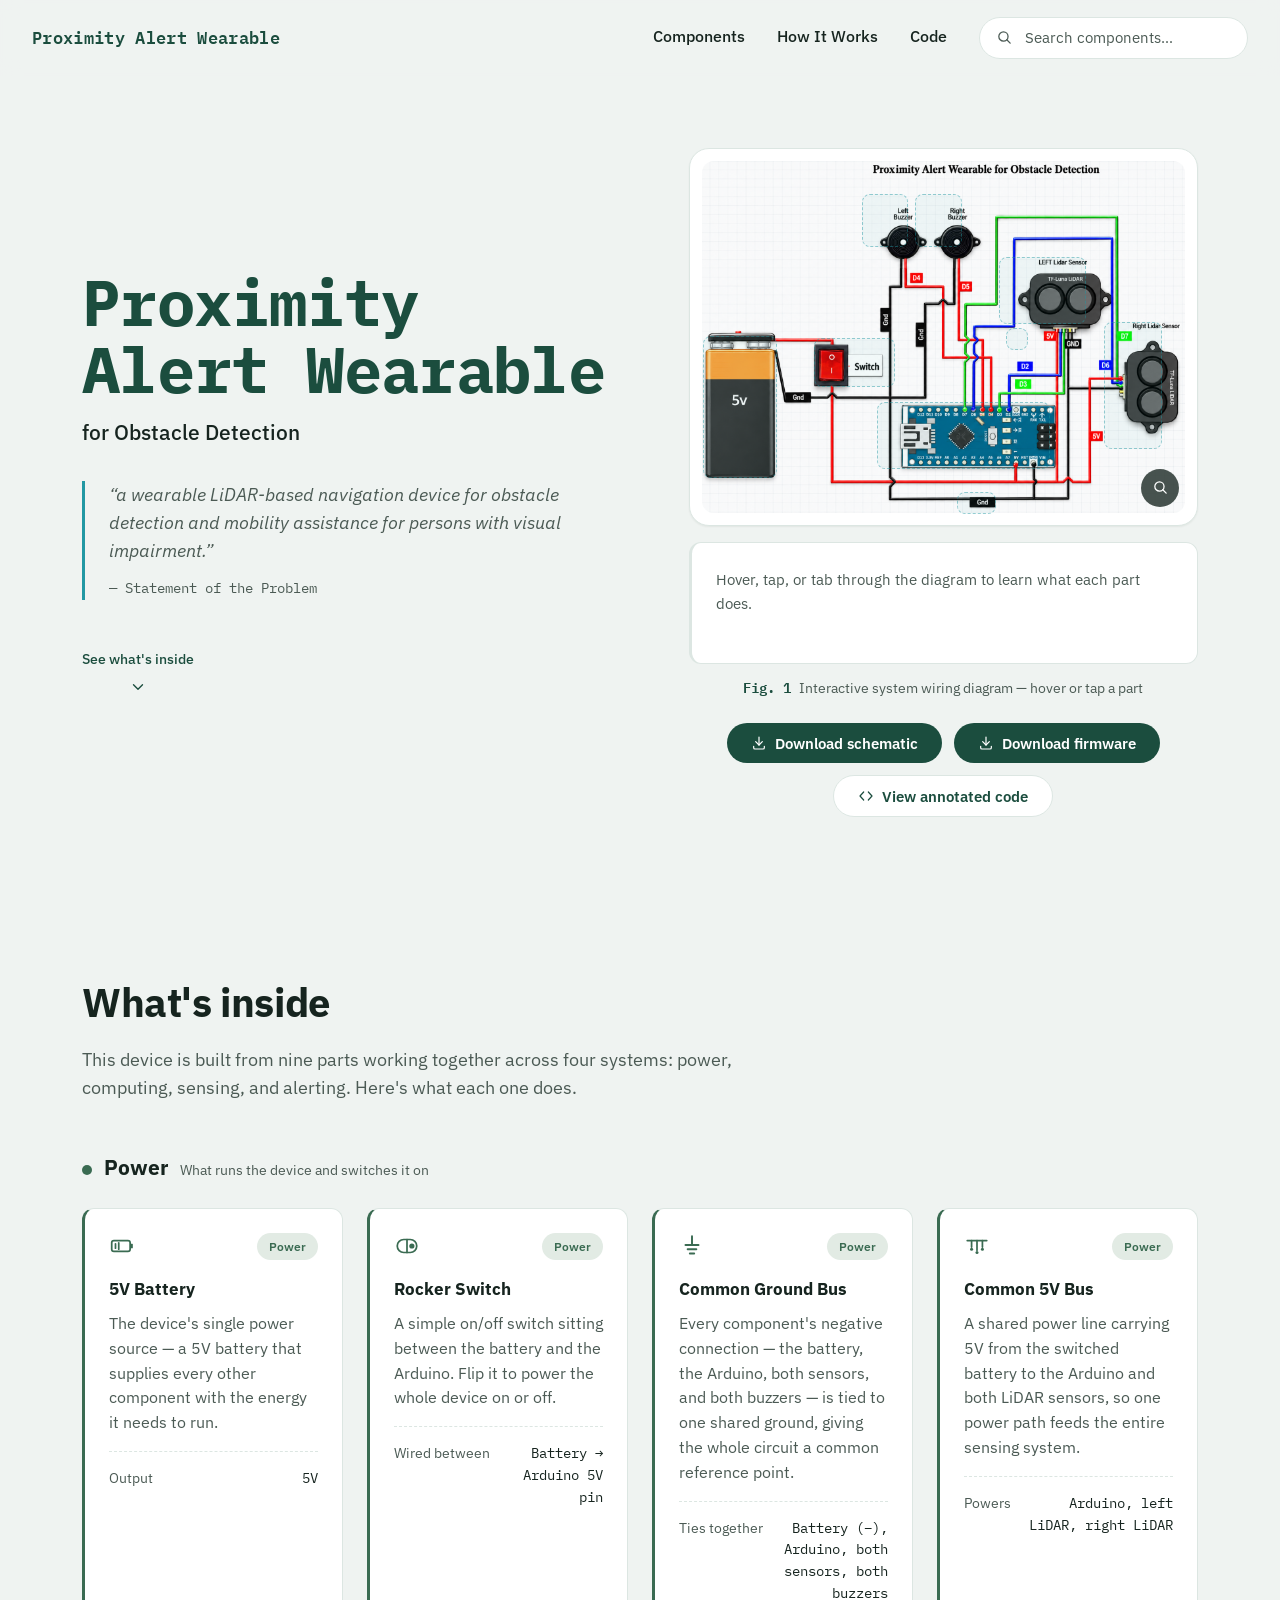
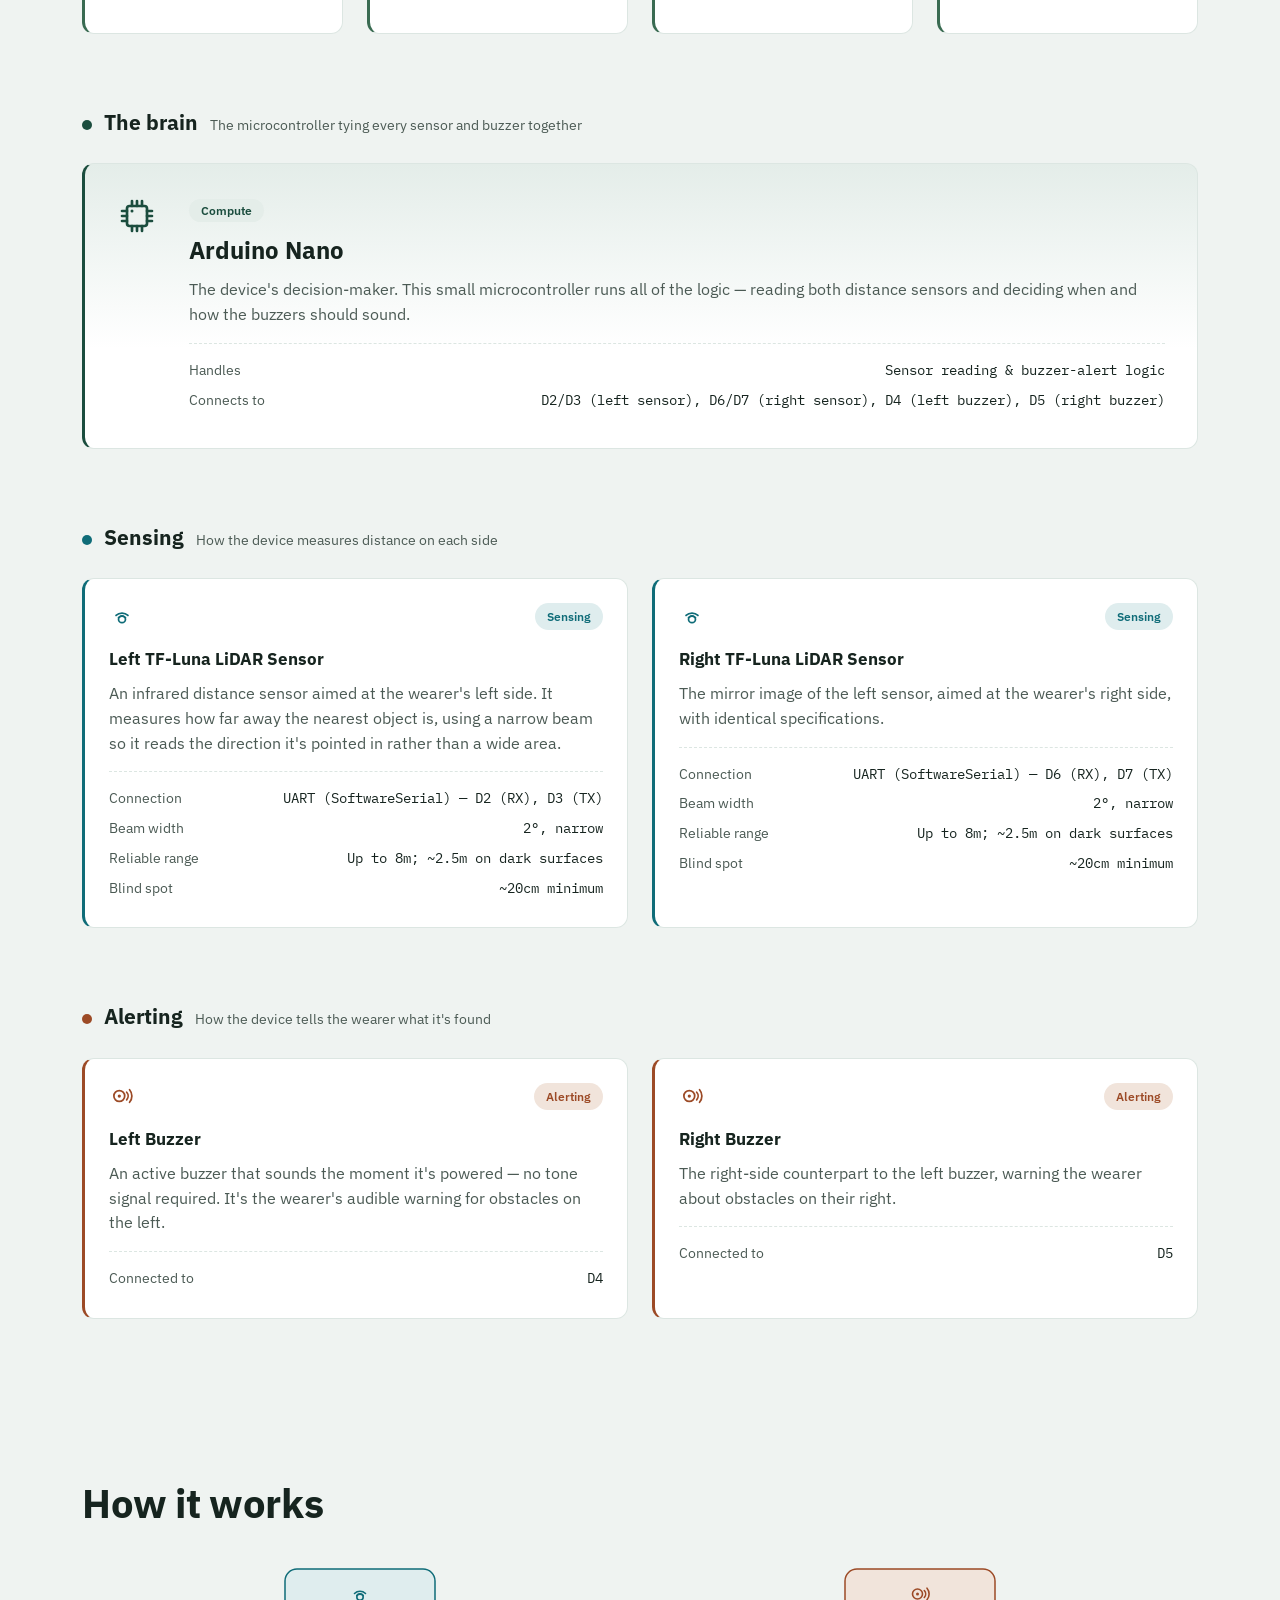
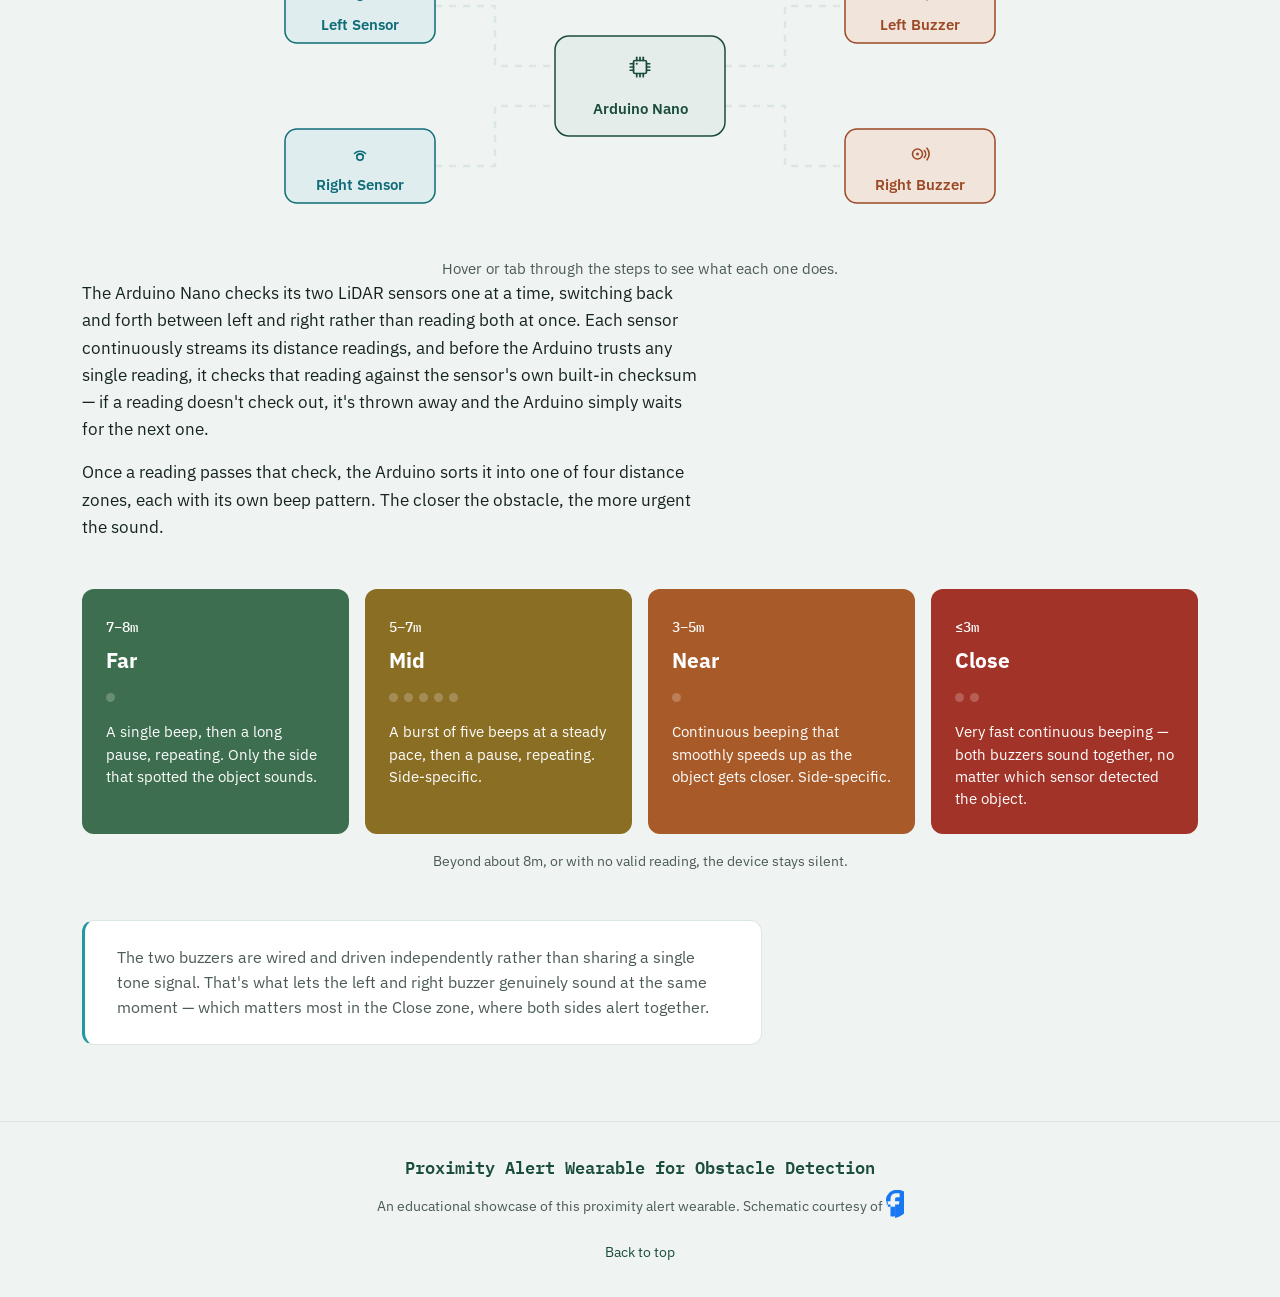
==== commit 5c21db61: "Add files via upload" ====
--- a/index.html
+++ b/index.html
@@ -3,8 +3,8 @@
 <head>
 <meta charset="UTF-8">
 <meta name="viewport" content="width=device-width, initial-scale=1, viewport-fit=cover">
-<title>VISENSOR — Proximity Alert Wearable for Obstacle Detection</title>
-<meta name="description" content="VISENSOR is a wearable LiDAR-based navigation device for obstacle detection and mobility assistance for persons with visual impairment. An educational overview of how it's built and how it works.">
+<title>Proximity Alert Wearable for Obstacle Detection</title>
+<meta name="description" content="An educational overview of a wearable LiDAR-based navigation device for obstacle detection and mobility assistance for persons with visual impairment: what it's built from, its wiring diagram, and how it works.">
 <meta name="theme-color" content="#1B4D3E">
 
 <link rel="preconnect" href="https://fonts.googleapis.com">
@@ -74,14 +74,24 @@
   <symbol id="icon-chevron-down" viewBox="0 0 24 24" fill="none" stroke="currentColor" stroke-width="1.8" stroke-linecap="round" stroke-linejoin="round">
     <polyline points="6 9 12 15 18 9"/>
   </symbol>
+  <symbol id="icon-download" viewBox="0 0 24 24" fill="none" stroke="currentColor" stroke-width="1.8" stroke-linecap="round" stroke-linejoin="round">
+    <path d="M12 3v12"/>
+    <polyline points="7 10 12 15 17 10"/>
+    <path d="M4 17v2a2 2 0 0 0 2 2h12a2 2 0 0 0 2-2v-2"/>
+  </symbol>
+  <symbol id="icon-code" viewBox="0 0 24 24" fill="none" stroke="currentColor" stroke-width="1.8" stroke-linecap="round" stroke-linejoin="round">
+    <polyline points="8.5 6 3 12 8.5 18"/>
+    <polyline points="15.5 6 21 12 15.5 18"/>
+  </symbol>
 </svg>
 
 <header class="nav">
-  <a class="nav__brand" href="#top">VISENSOR</a>
+  <a class="nav__brand" href="#top">Proximity Alert Wearable</a>
 
   <nav id="nav-links" class="nav__links">
     <a href="#components">Components</a>
     <a href="#how-it-works">How It Works</a>
+    <a href="code.html">Code</a>
   </nav>
 
   <button class="nav__menu-toggle" id="nav-menu-toggle" aria-label="Toggle navigation menu" aria-expanded="false" aria-controls="nav-links">
@@ -112,8 +122,8 @@
   <section class="section hero" id="hero">
     <div class="container">
       <div class="hero__content">
-        <h1 class="hero__title">VISENSOR</h1>
-        <p class="hero__subtitle">Proximity Alert Wearable for Obstacle Detection</p>
+        <h1 class="hero__title">Proximity Alert Wearable</h1>
+        <p class="hero__subtitle">for Obstacle Detection</p>
         <blockquote class="hero__quote">
           <p>“a wearable LiDAR-based navigation device for obstacle detection and mobility assistance for persons with visual impairment.”</p>
           <cite>— Statement of the Problem</cite>
@@ -125,11 +135,70 @@
       </div>
 
       <figure class="hero__figure">
-        <button class="hero__image-btn" id="schematic-trigger" aria-label="Enlarge wiring diagram">
-          <img src="schematic.png" alt="">
-          <span class="hero__zoom-hint">Click to enlarge</span>
-        </button>
-        <figcaption><span class="fig-label">Fig. 1</span>System wiring diagram</figcaption>
+        <div class="diagram">
+          <div class="diagram__stage" id="diagram-stage">
+            <img src="schematic.png" alt="Wiring diagram of the proximity alert wearable: a 5V battery and rocker switch power an Arduino Nano, which connects to a left TF-Luna LiDAR sensor (pins D2/D3), a right TF-Luna LiDAR sensor (pins D6/D7), a left buzzer (pin D4), and a right buzzer (pin D5), all sharing a common ground.">
+
+            <button type="button" class="hotspot" data-part="buzzer-left" style="left:33.20%;top:9.35%;width:9.52%;height:15.14%;">
+              <span class="sr-only">Left Buzzer</span>
+            </button>
+            <button type="button" class="hotspot" data-part="buzzer-right" style="left:44.22%;top:9.35%;width:9.73%;height:15.14%;">
+              <span class="sr-only">Right Buzzer</span>
+            </button>
+            <button type="button" class="hotspot" data-part="lidar-left" style="left:61.43%;top:27.38%;width:18.03%;height:19.07%;">
+              <span class="sr-only">Left TF-Luna LiDAR Sensor</span>
+            </button>
+            <button type="button" class="hotspot" data-part="bus5v" style="left:62.93%;top:47.48%;width:4.56%;height:3.46%;">
+              <span class="sr-only">Common 5V Bus</span>
+            </button>
+            <button type="button" class="hotspot" data-part="lidar-right" style="left:83.20%;top:45.79%;width:12.04%;height:35.98%;">
+              <span class="sr-only">Right TF-Luna LiDAR Sensor</span>
+            </button>
+            <button type="button" class="hotspot" data-part="switch" style="left:23.33%;top:50.28%;width:16.67%;height:14.02%;">
+              <span class="sr-only">Rocker Switch</span>
+            </button>
+            <button type="button" class="hotspot" data-part="arduino" style="left:36.26%;top:68.50%;width:35.71%;height:19.07%;">
+              <span class="sr-only">Arduino Nano</span>
+            </button>
+            <button type="button" class="hotspot" data-part="battery" style="left:0.34%;top:49.81%;width:15.17%;height:40.37%;">
+              <span class="sr-only">5V Battery</span>
+            </button>
+            <button type="button" class="hotspot" data-part="ground" style="left:52.72%;top:93.93%;width:8.16%;height:4.21%;">
+              <span class="sr-only">Common Ground Bus</span>
+            </button>
+          </div>
+
+          <button type="button" class="diagram__zoom" id="schematic-trigger" aria-label="Open full-size wiring diagram">
+            <svg aria-hidden="true"><use href="#icon-search"></use></svg>
+          </button>
+        </div>
+
+        <div class="diagram__panel" id="diagram-panel" aria-live="polite">
+          <p class="diagram__panel-hint" id="diagram-panel-hint">Hover, tap, or tab through the diagram to learn what each part does.</p>
+          <div class="diagram__panel-body" id="diagram-panel-body" hidden>
+            <span class="diagram__panel-tag" id="panel-tag"></span>
+            <h4 class="diagram__panel-title" id="panel-title"></h4>
+            <p class="diagram__panel-desc" id="panel-desc"></p>
+            <dl class="specs" id="panel-specs"></dl>
+          </div>
+        </div>
+
+        <figcaption><span class="fig-label">Fig. 1</span>Interactive system wiring diagram — hover or tap a part</figcaption>
+
+        <div class="btn-row">
+          <a class="btn btn--primary" href="schematic.png" download>
+            <svg aria-hidden="true"><use href="#icon-download"></use></svg>
+            Download schematic
+          </a>
+          <a class="btn btn--primary" href="firmware.ino" download>
+            <svg aria-hidden="true"><use href="#icon-download"></use></svg>
+            Download firmware
+          </a>
+          <a class="btn btn--ghost" href="code.html">
+            <svg aria-hidden="true"><use href="#icon-code"></use></svg>
+            View annotated code
+          </a>
+        </div>
       </figure>
     </div>
   </section>
@@ -138,7 +207,7 @@
   <section class="section components" id="components">
     <div class="container">
       <h2 class="section-title">What's inside</h2>
-      <p class="section-lead">VISENSOR is built from nine parts working together across four systems: power, computing, sensing, and alerting. Here's what each one does.</p>
+      <p class="section-lead">This device is built from nine parts working together across four systems: power, computing, sensing, and alerting. Here's what each one does.</p>
 
       <!-- Power -->
       <div class="group">
@@ -301,8 +370,56 @@
     <div class="container">
       <h2 class="section-title">How it works</h2>
 
+      <div class="flow-wrap">
+        <svg class="flow" viewBox="0 0 760 300" role="group" aria-label="System flow diagram: left and right sensors feed the Arduino, which drives the left and right buzzers">
+          <g class="flow-path" data-path="ls-mcu">
+            <path d="M175,70 L235,70 L235,130 L295,130"/>
+          </g>
+          <g class="flow-path" data-path="rs-mcu">
+            <path d="M175,230 L235,230 L235,170 L295,170"/>
+          </g>
+          <g class="flow-path" data-path="mcu-lb">
+            <path d="M465,130 L525,130 L525,70 L585,70"/>
+          </g>
+          <g class="flow-path" data-path="mcu-rb">
+            <path d="M465,170 L525,170 L525,230 L585,230"/>
+          </g>
+
+          <g class="flow-node flow-node--sensing" data-node="left-sensor" tabindex="0" role="button" aria-label="Left LiDAR sensor">
+            <rect class="flow-node__box" x="25" y="33" width="150" height="74" rx="12"/>
+            <use href="#icon-sensor" class="flow-node__icon" x="88" y="46" width="24" height="24"/>
+            <text class="flow-node__label" x="100" y="94" text-anchor="middle">Left Sensor</text>
+          </g>
+
+          <g class="flow-node flow-node--sensing" data-node="right-sensor" tabindex="0" role="button" aria-label="Right LiDAR sensor">
+            <rect class="flow-node__box" x="25" y="193" width="150" height="74" rx="12"/>
+            <use href="#icon-sensor" class="flow-node__icon" x="88" y="206" width="24" height="24"/>
+            <text class="flow-node__label" x="100" y="254" text-anchor="middle">Right Sensor</text>
+          </g>
+
+          <g class="flow-node flow-node--compute" data-node="mcu" tabindex="0" role="button" aria-label="Arduino Nano">
+            <rect class="flow-node__box" x="295" y="100" width="170" height="100" rx="14"/>
+            <use href="#icon-chip" class="flow-node__icon" x="367" y="118" width="26" height="26"/>
+            <text class="flow-node__label" x="380" y="178" text-anchor="middle">Arduino Nano</text>
+          </g>
+
+          <g class="flow-node flow-node--alerting" data-node="left-buzzer" tabindex="0" role="button" aria-label="Left buzzer">
+            <rect class="flow-node__box" x="585" y="33" width="150" height="74" rx="12"/>
+            <use href="#icon-buzzer" class="flow-node__icon" x="648" y="46" width="24" height="24"/>
+            <text class="flow-node__label" x="660" y="94" text-anchor="middle">Left Buzzer</text>
+          </g>
+
+          <g class="flow-node flow-node--alerting" data-node="right-buzzer" tabindex="0" role="button" aria-label="Right buzzer">
+            <rect class="flow-node__box" x="585" y="193" width="150" height="74" rx="12"/>
+            <use href="#icon-buzzer" class="flow-node__icon" x="648" y="206" width="24" height="24"/>
+            <text class="flow-node__label" x="660" y="254" text-anchor="middle">Right Buzzer</text>
+          </g>
+        </svg>
+      </div>
+      <p class="flow__caption" id="flow-caption">Hover or tab through the steps to see what each one does.</p>
+
       <div class="how__intro">
-        <p>VISENSOR's Arduino Nano checks its two LiDAR sensors one at a time, switching back and forth between left and right rather than reading both at once. Each sensor continuously streams its distance readings, and before the Arduino trusts any single reading, it checks that reading against the sensor's own built-in checksum — if a reading doesn't check out, it's thrown away and the Arduino simply waits for the next one.</p>
+        <p>The Arduino Nano checks its two LiDAR sensors one at a time, switching back and forth between left and right rather than reading both at once. Each sensor continuously streams its distance readings, and before the Arduino trusts any single reading, it checks that reading against the sensor's own built-in checksum — if a reading doesn't check out, it's thrown away and the Arduino simply waits for the next one.</p>
         <p>Once a reading passes that check, the Arduino sorts it into one of four distance zones, each with its own beep pattern. The closer the obstacle, the more urgent the sound.</p>
       </div>
 
@@ -349,8 +466,16 @@
 
 <footer class="site-footer">
   <div class="container">
-    <p class="site-footer__brand">VISENSOR</p>
-    <p class="site-footer__tagline">An educational showcase of the VISENSOR proximity alert wearable. -chris</p>
+    <p class="site-footer__brand">Proximity Alert Wearable for Obstacle Detection</p>
+    <p class="site-footer__tagline">
+  An educational showcase of this proximity alert wearable. 
+  Schematic courtesy of
+  <a href="https://www.facebook.com/john.jelal/" target="_blank" rel="noopener" aria-label="Facebook Profile" style="display: inline-block; vertical-align: middle; width: 18px; fill: #1877F2;">
+    <svg xmlns="http://w3.org" viewBox="0 0 320 512">
+      <path d="M80 299.3V256H12v-54.7h68v-39.7c0-67.4 41.1-104 101.3-104 28.8 0 53.6 2.1 60.8 3v70.5h-41.8c-32.7 0-39 15.6-39 38.3V201.3h78l-10.2 54.7H161.2V496c141.8-21.7 250.7-143.7 250.7-290.7C412 85.3 320.3-6.4 201.3-6.4 87.7-6.4-1.2 80.3-4 191.9l-.3 13.4H32.1v94H80v168.3c14 3 28.4 4.7 43.1 4.7 12.3 0 24.4-1.2 36.1-3.4V299.3z"/>
+    </svg>
+  </a> 
+</p>
     <a class="backtotop" href="#top">Back to top</a>
   </div>
 </footer>
@@ -360,7 +485,7 @@
   <button class="lightbox__close" id="lightbox-close" aria-label="Close enlarged image">
     <svg aria-hidden="true"><use href="#icon-x"></use></svg>
   </button>
-  <img src="schematic.png" class="lightbox__img" alt="Wiring diagram of the VISENSOR device: a 5V battery and rocker switch power an Arduino Nano, which connects to a left TF-Luna LiDAR sensor (pins D2/D3), a right TF-Luna LiDAR sensor (pins D6/D7), a left buzzer (pin D4), and a right buzzer (pin D5), all sharing a common ground.">
+  <img src="schematic.png" class="lightbox__img" alt="Wiring diagram of the proximity alert wearable: a 5V battery and rocker switch power an Arduino Nano, which connects to a left TF-Luna LiDAR sensor (pins D2/D3), a right TF-Luna LiDAR sensor (pins D6/D7), a left buzzer (pin D4), and a right buzzer (pin D5), all sharing a common ground.">
 </div>
 
 <script src="script.js"></script>
--- a/style.css
+++ b/style.css
@@ -1,5 +1,5 @@
 /* =========================================================================
-   VISENSOR — Educational Showcase
+   Proximity Alert Wearable — Educational Showcase
    Token system: color, type, space, radius, shadow, motion
    ========================================================================= */
 
@@ -29,6 +29,16 @@
   --zone-near: #A85A28;
   --zone-close: #A23328;
 
+  /* Code viewer: a dark, IDE-like panel so syntax colors read clearly
+     against the site's otherwise light theme. */
+  --code-bg: #12211B;
+  --code-text: #DCE6E2;
+  --code-comment: #7C9686;
+  --code-keyword: #5FD3C4;
+  --code-type: #8FE0AE;
+  --code-string: #E7B168;
+  --code-number: #E7B168;
+
   /* Type: IBM Plex Sans carries prose and UI; IBM Plex Mono is reserved for
      pin names, baud rates and distances — a silkscreen/datasheet register,
      plus the wordmark, echoing the project's own hardware labelling. */
@@ -131,6 +141,23 @@
   from { opacity: 0; transform: translateY(18px); }
   to { opacity: 1; transform: translateY(0); }
 }
+
+/* Buttons: shared by the front page's download/code links and the code
+   page's own header actions. */
+.btn {
+  display: inline-flex; align-items: center; gap: var(--space-2);
+  padding: var(--space-3) var(--space-5);
+  border-radius: 999px;
+  font-weight: 600; font-size: 0.95rem;
+  text-decoration: none; line-height: 1;
+  transition: transform var(--dur-fast) var(--ease), box-shadow var(--dur-fast) var(--ease), border-color var(--dur-fast) var(--ease), color var(--dur-fast) var(--ease);
+}
+.btn svg { width: 16px; height: 16px; flex-shrink: 0; }
+.btn--primary { background: var(--circuit); color: #fff; }
+.btn--primary:hover, .btn--primary:focus-visible { transform: translateY(-2px); box-shadow: var(--shadow-lift); }
+.btn--ghost { background: var(--paper-raised); color: var(--circuit); border: 1.5px solid var(--mist); }
+.btn--ghost:hover, .btn--ghost:focus-visible { border-color: var(--signal); color: var(--signal); transform: translateY(-2px); }
+.btn-row { display: flex; flex-wrap: wrap; gap: var(--space-3); }
 
 /* ----------------------------------- Nav --------------------------------- */
 .nav {
@@ -236,22 +263,72 @@
   position: relative;
   animation: fade-in-up var(--dur-slow) var(--ease) both; animation-delay: 140ms;
 }
-.hero__image-btn {
-  display: block; width: 100%; padding: var(--space-3);
-  background: var(--paper-raised); border: 1px solid var(--mist); border-radius: var(--radius-lg);
-  box-shadow: var(--shadow-sm); position: relative;
-  transition: box-shadow var(--dur-med) var(--ease), transform var(--dur-med) var(--ease);
-}
-.hero__image-btn:hover, .hero__image-btn:focus-visible { box-shadow: var(--shadow-lift); transform: translateY(-3px); }
-.hero__image-btn img { border-radius: var(--radius-md); width: 100%; }
-.hero__zoom-hint {
-  position: absolute; bottom: var(--space-4); right: var(--space-4);
-  background: rgba(22,36,31,0.82); color: #fff; font-size: 0.78rem;
-  padding: var(--space-1) var(--space-3); border-radius: 999px; opacity: 0;
-  transition: opacity var(--dur-fast) var(--ease);
-}
-.hero__image-btn:hover .hero__zoom-hint, .hero__image-btn:focus-visible .hero__zoom-hint { opacity: 1; }
+
+/* Interactive schematic: .diagram is the framed card; .diagram__stage wraps
+   the image at its exact rendered box, since hotspots are positioned as
+   percentages of THAT box, not the padded frame around it. */
+.diagram {
+  position: relative;
+  background: var(--paper-raised);
+  border: 1px solid var(--mist);
+  border-radius: var(--radius-lg);
+  padding: var(--space-3);
+  box-shadow: var(--shadow-sm);
+}
+.diagram__stage { position: relative; }
+.diagram__stage img {
+  width: 100%; display: block; border-radius: var(--radius-md);
+  -webkit-user-select: none; user-select: none;
+}
+
+.hotspot {
+  position: absolute;
+  min-width: 22px; min-height: 22px;
+  border-radius: 8px;
+  border: 1.5px dashed rgba(34,152,163,0.45);
+  background: rgba(34,152,163,0.05);
+  padding: 0;
+  transition: background var(--dur-fast) var(--ease), border-color var(--dur-fast) var(--ease), box-shadow var(--dur-fast) var(--ease);
+}
+.hotspot:hover, .hotspot:focus-visible, .hotspot.is-active {
+  background: rgba(34,152,163,0.2);
+  border-color: var(--signal);
+  border-style: solid;
+  box-shadow: 0 0 0 4px rgba(34,152,163,0.18);
+}
+
+.diagram__zoom {
+  position: absolute; right: calc(var(--space-3) + 6px); bottom: calc(var(--space-3) + 6px);
+  width: 38px; height: 38px; border-radius: 50%;
+  background: rgba(22,36,31,0.78); color: #fff;
+  display: flex; align-items: center; justify-content: center;
+  transition: background var(--dur-fast) var(--ease), transform var(--dur-fast) var(--ease);
+}
+.diagram__zoom svg { width: 17px; height: 17px; }
+.diagram__zoom:hover, .diagram__zoom:focus-visible { background: rgba(22,36,31,0.94); transform: scale(1.06); }
+
+.diagram__panel {
+  margin-top: var(--space-4);
+  background: var(--paper-raised);
+  border: 1px solid var(--mist);
+  border-left: 3px solid var(--card-accent, var(--mist));
+  border-radius: var(--radius-md);
+  padding: var(--space-5);
+  min-height: 122px;
+  transition: border-color var(--dur-fast) var(--ease);
+}
+.diagram__panel-hint { color: var(--ink-muted); font-size: 0.95rem; }
+.diagram__panel-tag {
+  display: inline-block; font-size: 0.75rem; font-weight: 600;
+  padding: var(--space-1) var(--space-3); border-radius: 999px;
+  background: var(--card-accent-soft, var(--mist)); color: var(--card-accent, var(--ink));
+}
+.diagram__panel-title { font-size: 1.1rem; font-weight: 700; margin-top: var(--space-2); margin-bottom: var(--space-2); }
+.diagram__panel-desc { color: var(--ink-muted); font-size: 0.95rem; }
+.diagram__panel-body .specs { margin-top: var(--space-3); }
+
 .hero__figure figcaption { margin-top: var(--space-3); font-size: var(--fs-small); color: var(--ink-muted); text-align: center; }
+.hero__figure .btn-row { margin-top: var(--space-5); justify-content: center; }
 .fig-label { font-family: var(--font-mono); color: var(--circuit); font-weight: 600; margin-right: var(--space-2); }
 
 @media (max-width: 959px) {
@@ -307,6 +384,35 @@
 @media (max-width: 639px) { .card--featured { grid-template-columns: 1fr; } .card--featured .card__icon { margin-bottom: var(--space-2); } }
 
 /* ------------------------------ How it works ------------------------------ */
+/* System flow diagram: sensors -> Arduino -> buzzers, at a glance */
+.flow-wrap { overflow-x: auto; padding-bottom: var(--space-2); }
+.flow { display: block; width: 100%; min-width: 600px; max-width: 760px; height: auto; margin-inline: auto; }
+
+.flow-node { cursor: pointer; transform-box: fill-box; transform-origin: center; transition: transform var(--dur-fast) var(--ease); }
+.flow-node:hover, .flow-node:focus-visible, .flow-node.is-active { transform: scale(1.06); }
+.flow-node__box {
+  fill: var(--node-soft); stroke: var(--node-color); stroke-width: 1.5;
+  transition: stroke-width var(--dur-fast) var(--ease), filter var(--dur-fast) var(--ease);
+}
+.flow-node:hover .flow-node__box, .flow-node:focus-visible .flow-node__box, .flow-node.is-active .flow-node__box {
+  stroke-width: 2.5; filter: drop-shadow(0 8px 16px rgba(34,152,163,0.32));
+}
+.flow-node__icon { color: var(--node-color); }
+.flow-node__label { fill: var(--node-color); font-family: var(--font-body); font-weight: 600; font-size: 15px; }
+.flow-node--sensing { --node-color: var(--sensing); --node-soft: var(--sensing-soft); }
+.flow-node--compute { --node-color: var(--compute); --node-soft: var(--compute-soft); }
+.flow-node--alerting { --node-color: var(--alerting); --node-soft: var(--alerting-soft); }
+
+.flow-path path {
+  fill: none; stroke: var(--mist); stroke-width: 2.5; stroke-dasharray: 7 7;
+  animation: flow-dash 2.4s linear infinite;
+  transition: stroke var(--dur-med) var(--ease), stroke-width var(--dur-med) var(--ease);
+}
+@keyframes flow-dash { to { stroke-dashoffset: -28; } }
+.flow-path.is-active path { stroke: var(--signal); stroke-width: 3.5; animation-duration: 0.7s; }
+
+.flow__caption { text-align: center; color: var(--ink-muted); font-size: 0.95rem; margin-top: var(--space-3); min-height: 1.4em; }
+
 .how__intro { max-width: 62ch; margin-bottom: var(--space-7); color: var(--ink); }
 .how__intro p + p { margin-top: var(--space-4); }
 
@@ -378,7 +484,48 @@
 /* ------------------------------ Search states ------------------------------ */
 .is-dim { opacity: 0.32; filter: saturate(0.7); }
 .is-match { box-shadow: 0 0 0 3px var(--signal-soft), var(--shadow-lift); border-color: var(--signal) !important; }
+.is-diagram-highlight { box-shadow: 0 0 0 3px var(--signal-soft), var(--shadow-lift); border-color: var(--signal) !important; }
 .zone.is-match { box-shadow: 0 0 0 3px rgba(255,255,255,0.5), var(--shadow-lift); }
+
+/* ------------------------------ Code viewer page ------------------------------ */
+.container--narrow { max-width: 800px; }
+
+.code-hero { padding-block: var(--space-8) var(--space-7); }
+.code-hero .btn-row { margin-top: var(--space-5); }
+
+.code-block-group { margin-bottom: var(--space-8); }
+.code-block-group__title { font-size: 1.15rem; font-weight: 700; margin-bottom: var(--space-2); }
+.code-block-group__desc { color: var(--ink-muted); font-size: 0.98rem; max-width: 68ch; }
+
+/* pygments output: a table with a line-number column and a code column */
+.codeblock { margin-top: var(--space-4); border-radius: var(--radius-md); overflow: hidden; box-shadow: var(--shadow-sm); }
+.codeblocktable { width: 100%; border-collapse: collapse; background: var(--code-bg); }
+.codeblocktable td { padding: 0; vertical-align: top; }
+.linenodiv pre, .codeblocktable .code pre {
+  margin: 0; padding: var(--space-4) var(--space-3);
+  font-family: var(--font-mono); font-size: 0.85rem; line-height: 1.6;
+}
+.linenodiv { user-select: none; }
+.linenodiv pre { color: var(--code-comment); text-align: right; padding-right: var(--space-3); border-right: 1px solid rgba(255,255,255,0.08); }
+.codeblocktable .code { width: 100%; }
+.codeblocktable .code pre { overflow-x: auto; color: var(--code-text); }
+.codeblocktable .code > div { min-width: 0; }
+
+/* token colors */
+.codeblock .c1, .codeblock .cm { color: var(--code-comment); font-style: italic; }
+.codeblock .cp { color: var(--code-keyword); }
+.codeblock .cpf { color: var(--code-string); }
+.codeblock .k, .codeblock .kd, .codeblock .kr, .codeblock .kn { color: var(--code-keyword); font-weight: 600; }
+.codeblock .kt, .codeblock .nb, .codeblock .nc { color: var(--code-type); }
+.codeblock .no { color: var(--code-string); }
+.codeblock .mh, .codeblock .mi, .codeblock .mf { color: var(--code-number); }
+.codeblock .s, .codeblock .s1, .codeblock .s2, .codeblock .sc { color: var(--code-string); }
+.codeblock .nf { color: var(--code-text); font-weight: 600; }
+.codeblock .n, .codeblock .o, .codeblock .p, .codeblock .w { color: var(--code-text); }
+
+@media (max-width: 639px) {
+  .linenodiv pre, .codeblocktable .code pre { font-size: 0.78rem; padding: var(--space-3) var(--space-2); }
+}
 
 /* ------------------------------ Reduced motion ------------------------------ */
 @media (prefers-reduced-motion: reduce) {
